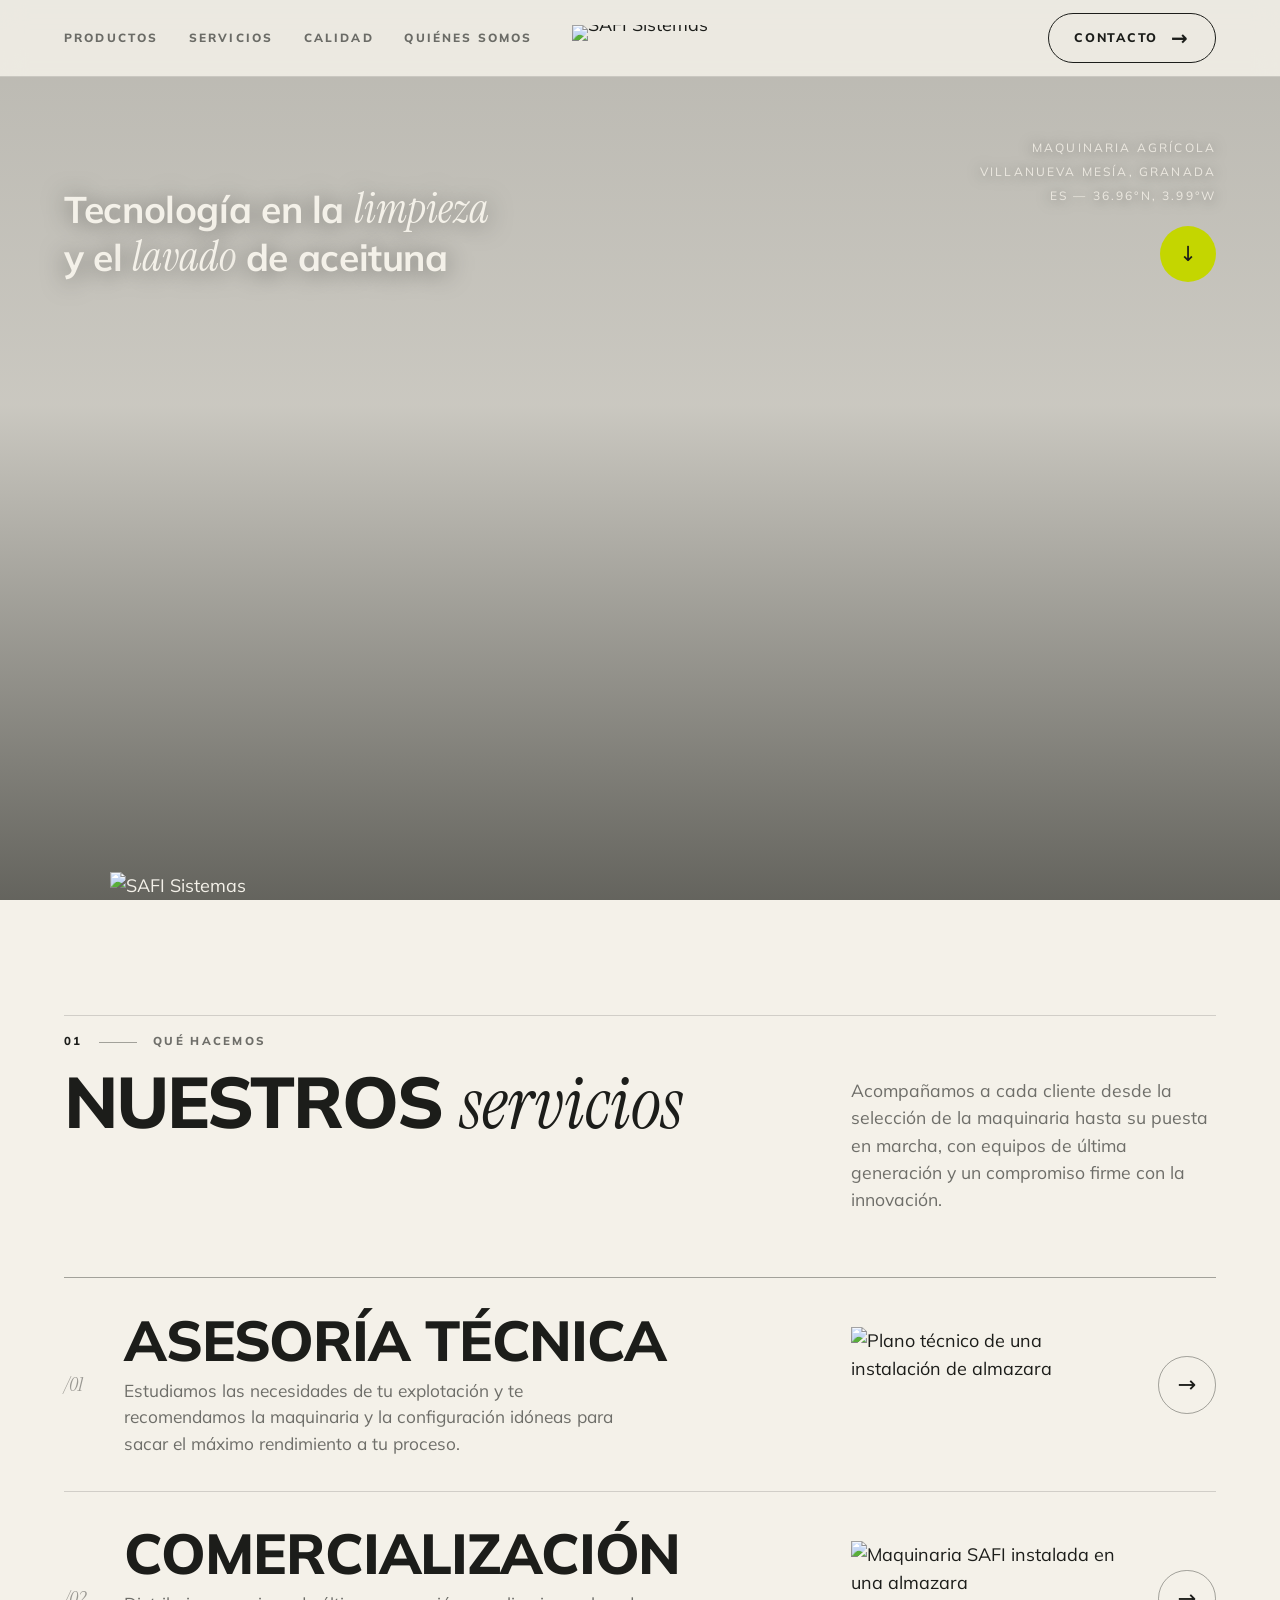
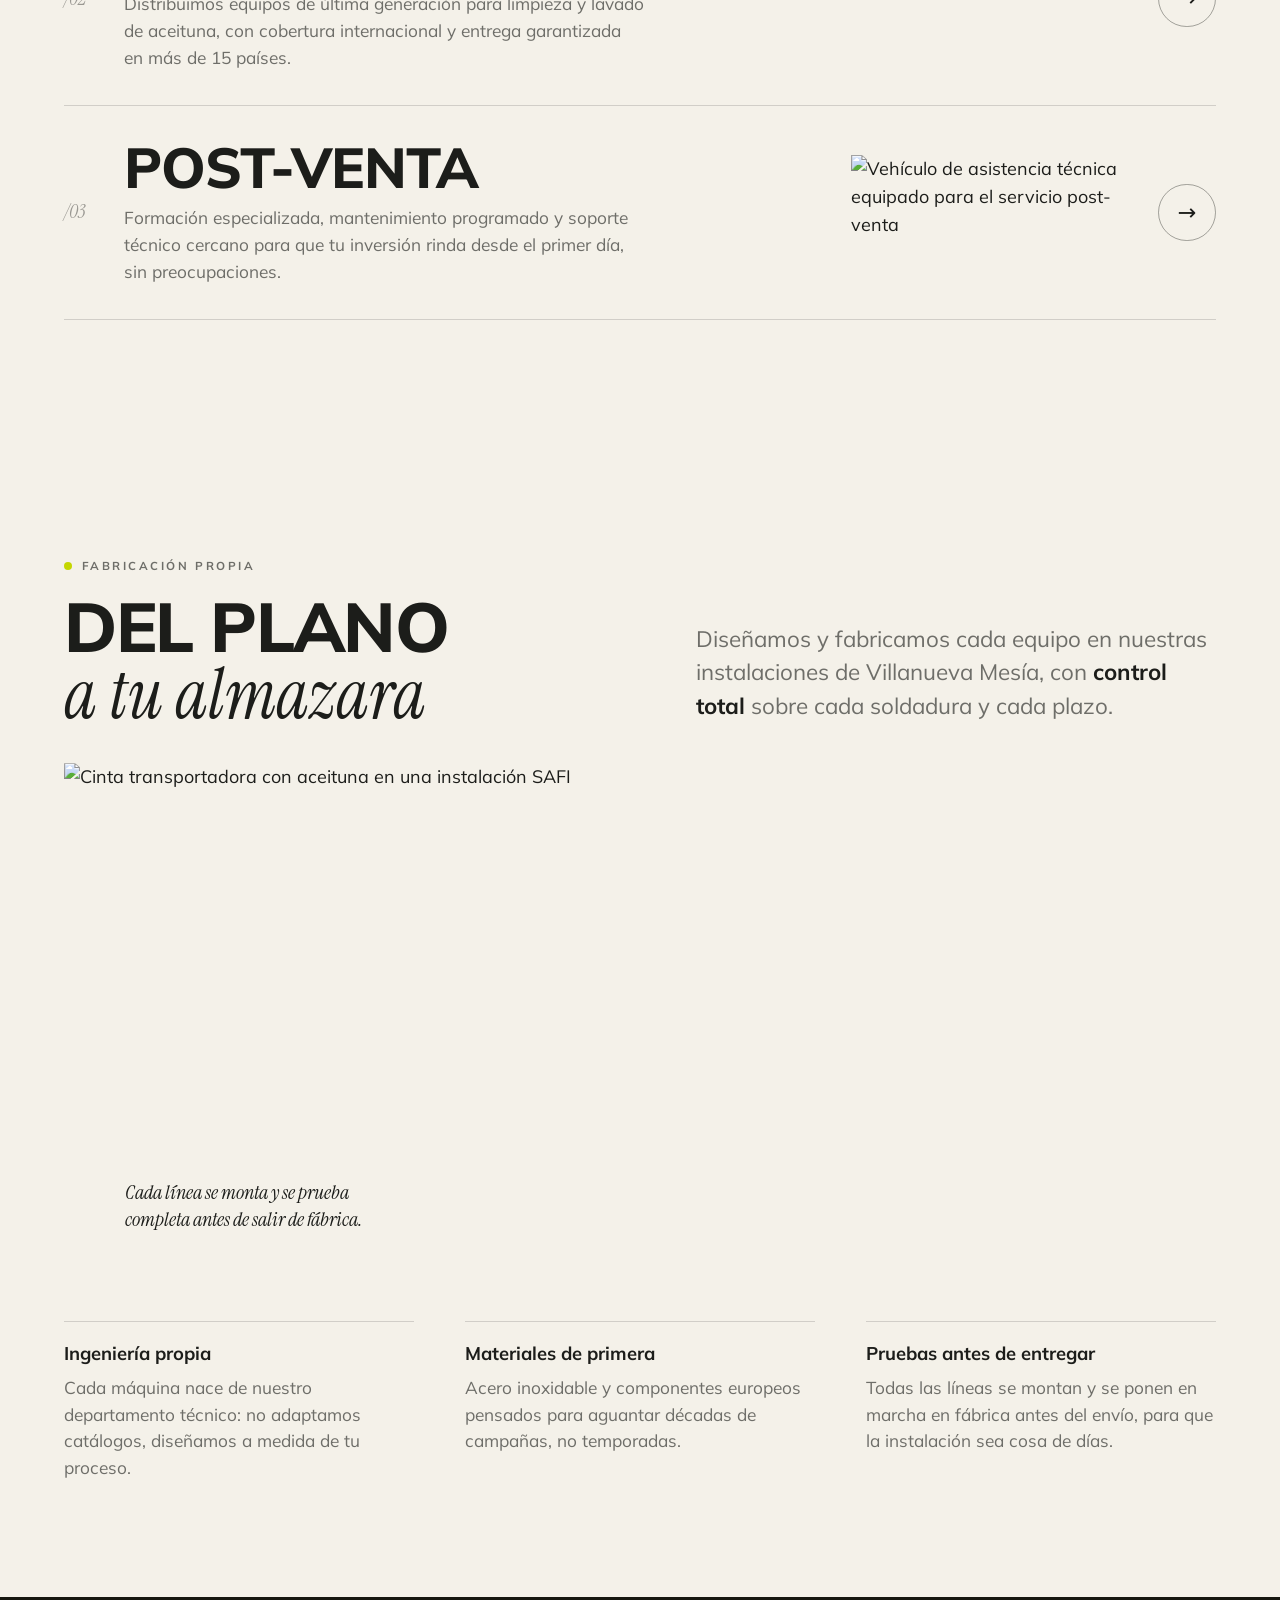
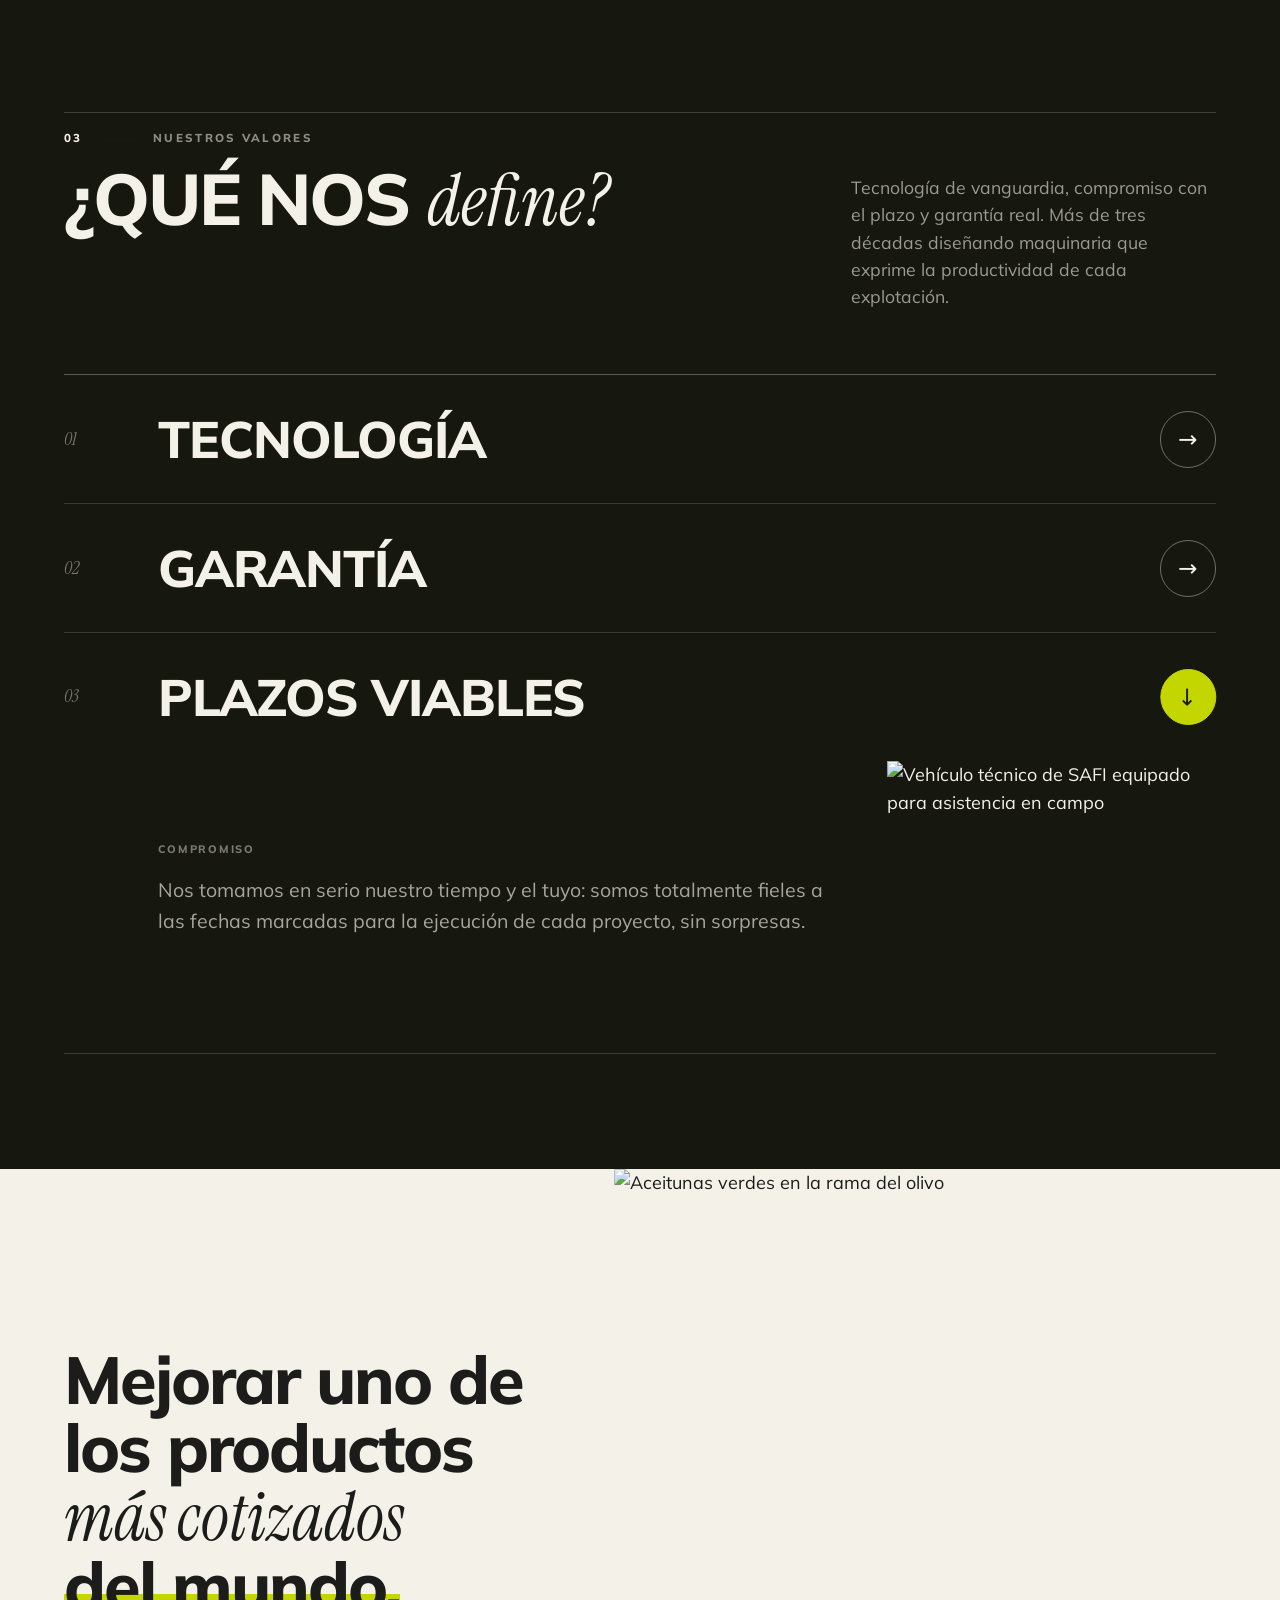
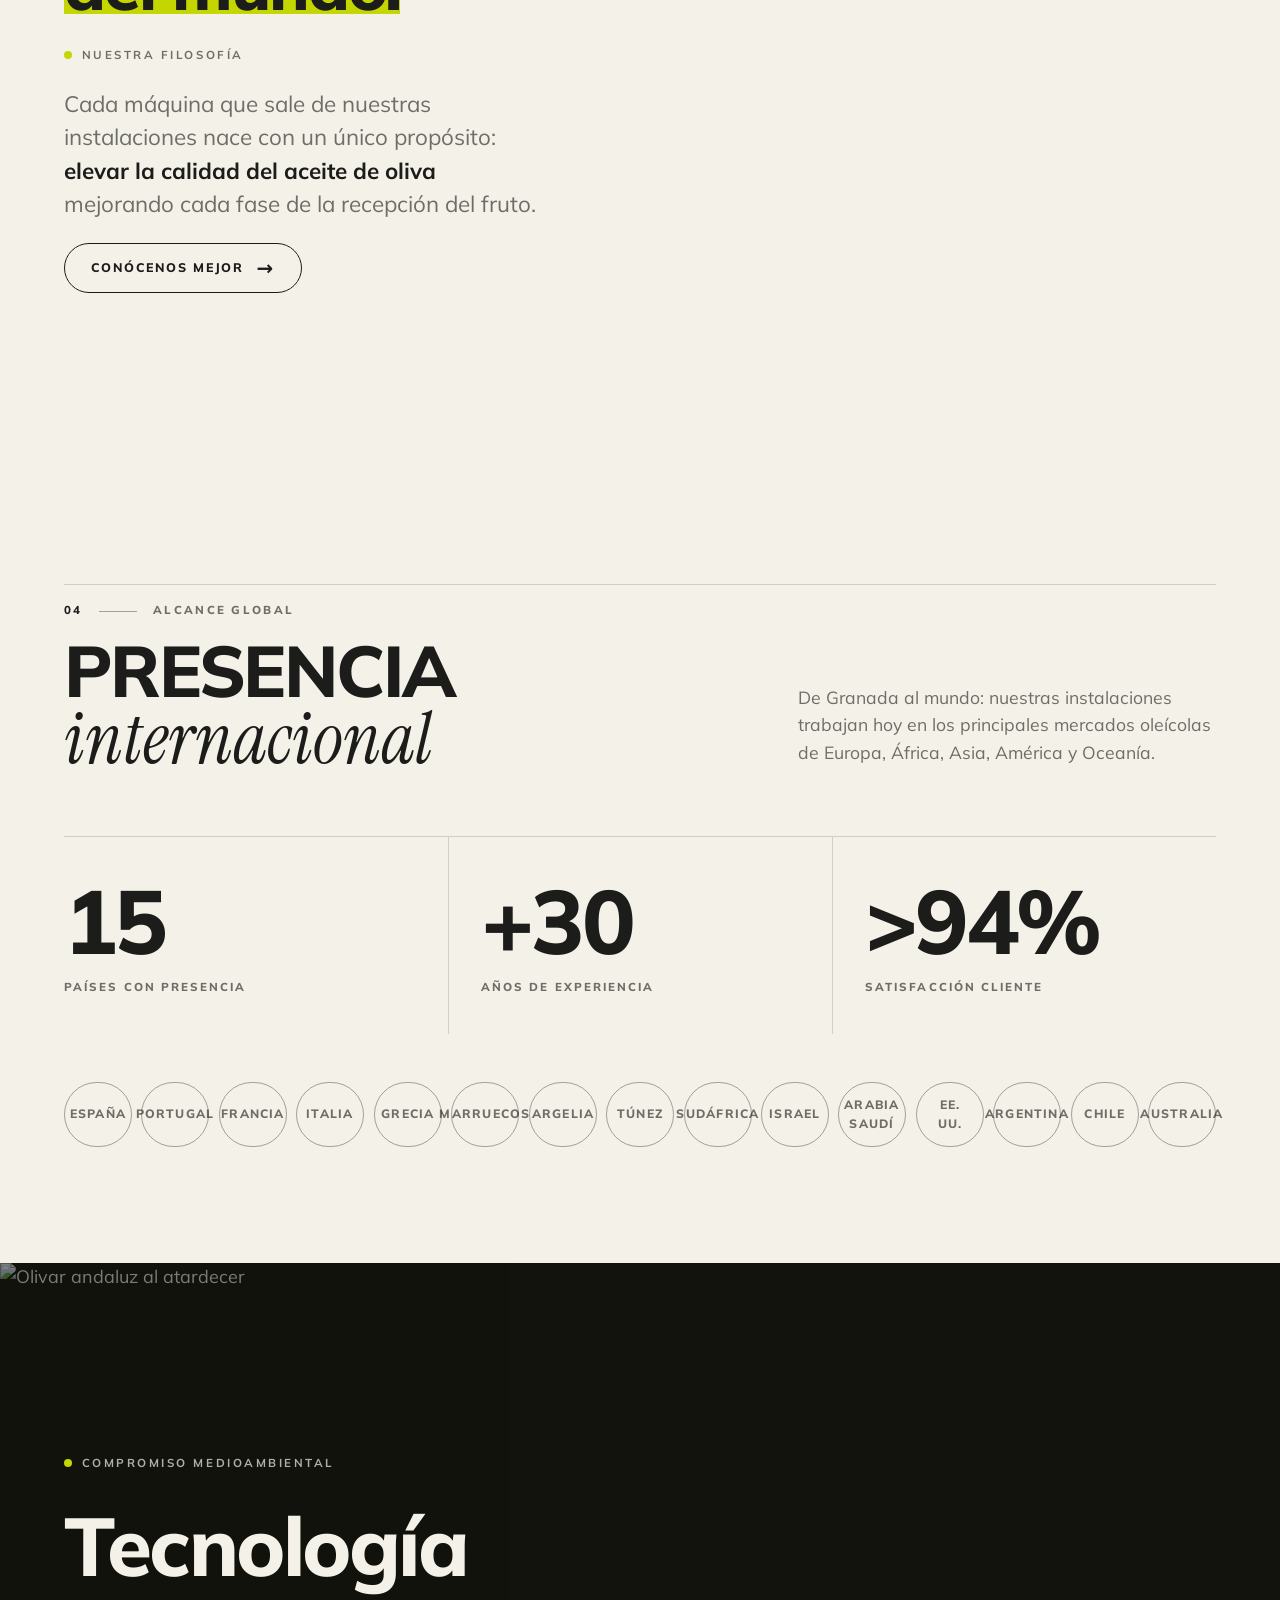
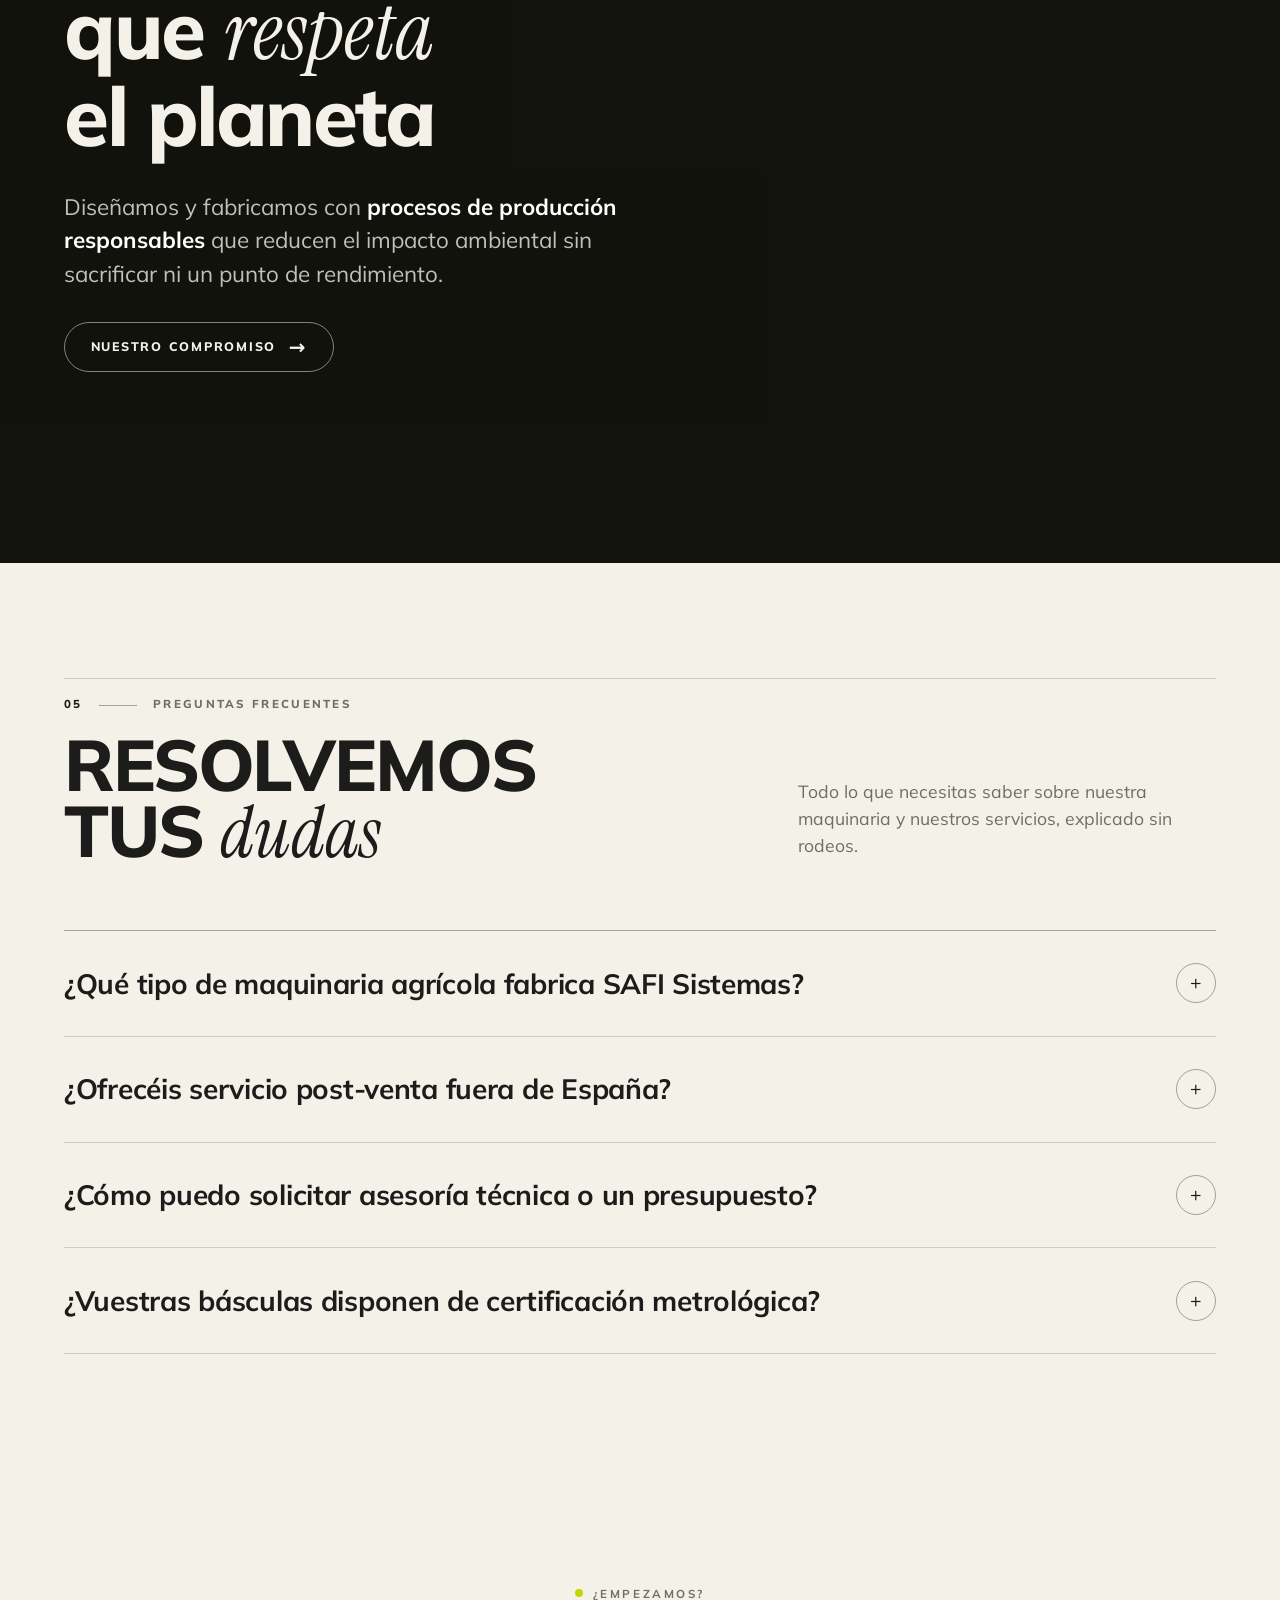
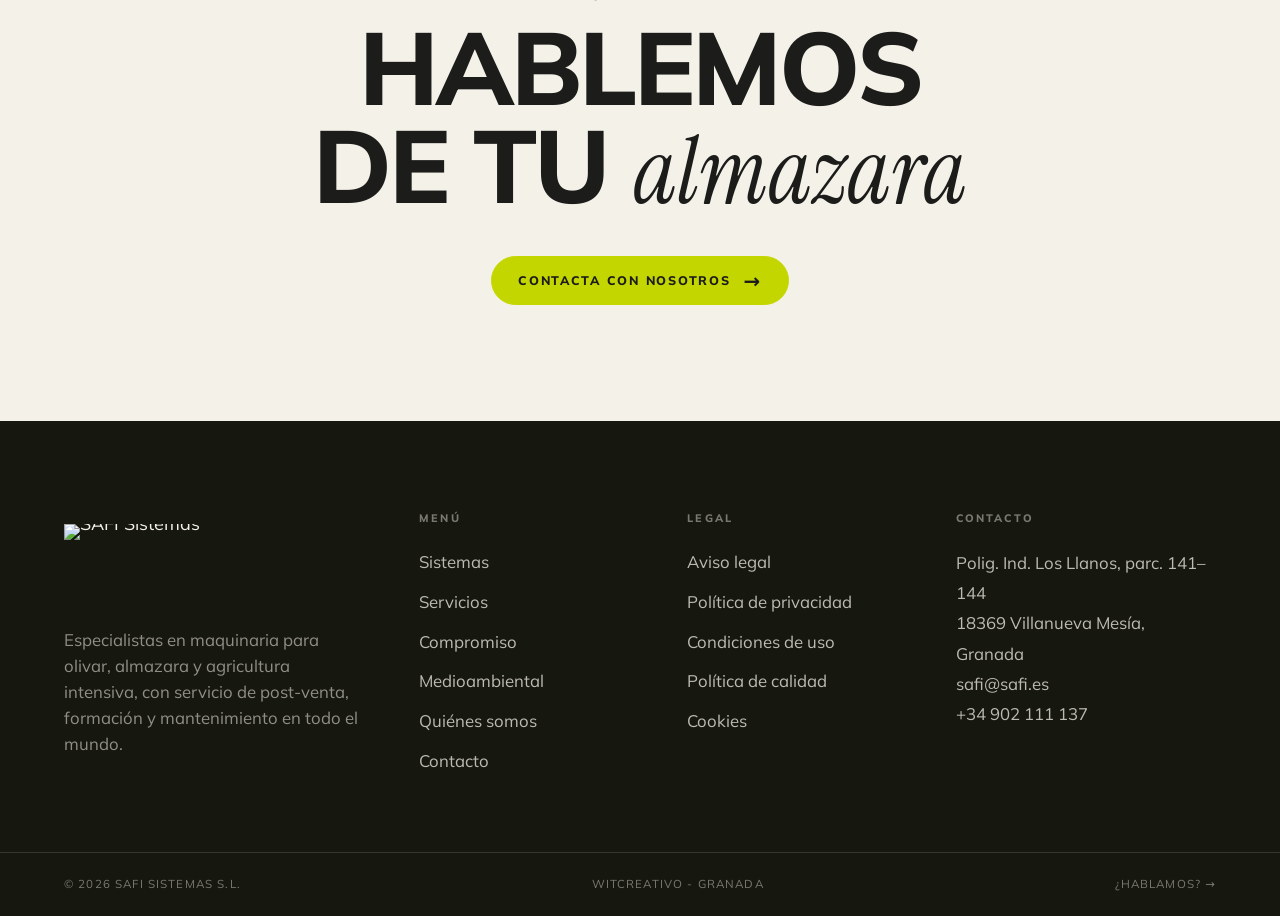
==== index.html @ 1bc88ba4 "Código" ====
<!DOCTYPE html>
<html lang="es">
<head>
  <meta charset="UTF-8">
  <meta name="viewport" content="width=device-width, initial-scale=1.0">
  <title>SAFI Sistemas — Maquinaria para la limpieza y el lavado de aceituna</title>
  <meta name="description" content="SAFI Sistemas: diseño y fabricación de maquinaria para la limpieza, lavado, transporte, almacenamiento y pesaje de aceituna. Desde 1992, presentes en más de 15 países.">
  <link rel="preconnect" href="https://fonts.googleapis.com">
  <link rel="preconnect" href="https://fonts.gstatic.com" crossorigin>
  <link href="https://fonts.googleapis.com/css2?family=Mulish:wght@400;600;700;800;900&family=Instrument+Serif:ital@0;1&display=swap" rel="stylesheet">
  <link rel="stylesheet" href="css/style.css">
  <script defer src="js/main.js"></script>
</head>
<body>

  <!-- ============ HEADER ============ -->
  <header class="site-header">
    <div class="container header-inner">
      <nav class="main-nav" aria-label="Navegación principal">
        <a href="productos.html">Productos</a>
        <a href="servicios.html">Servicios</a>
        <a href="calidad.html">Calidad</a>
        <a href="quienes-somos.html">Quiénes somos</a>
      </nav>
      <a class="logo" href="index.html"><img src="assets/img/logo-negro.png" alt="SAFI Sistemas"></a>
      <a class="btn header-cta" href="contacto.html">Contacto <span class="arrow">→</span></a>
      <button class="menu-toggle" aria-label="Abrir menú" aria-expanded="false"><span></span><span></span></button>
    </div>
  </header>

  <!-- ============ MENÚ MÓVIL ============ -->
  <nav class="mobile-nav" aria-label="Navegación móvil">
    <a href="index.html" style="--i:0">Inicio <span class="mn-num">01</span></a>
    <a href="productos.html" style="--i:1">Productos <span class="mn-num">02</span></a>
    <a href="servicios.html" style="--i:2">Servicios <span class="mn-num">03</span></a>
    <a href="calidad.html" style="--i:3">Calidad <span class="mn-num">04</span></a>
    <a href="quienes-somos.html" style="--i:4">Quiénes somos <span class="mn-num">05</span></a>
    <a href="contacto.html" style="--i:5">Contacto <span class="mn-num">06</span></a>
    <p class="mobile-nav-foot">Polig. Ind. Los Llanos, Villanueva Mesía (Granada) · +34 902 111 137</p>
  </nav>

  <main>

    <!-- ============ HERO ============ -->
    <!-- VÍDEO DEL HERO: coloca aquí el archivo videosafi.mp4 dentro de la carpeta /video del proyecto.
         Mientras el archivo no exista, se muestra la imagen de poster (hero-maquinaria.jpg). -->
    <section class="hero-home">
      <div class="hero-video">
        <video autoplay muted loop playsinline poster="assets/img/hero-maquinaria.jpg" aria-hidden="true">
          <source src="video/videosafi.mp4" type="video/mp4">
        </video>
        <img src="assets/img/hero-maquinaria.jpg" alt="" aria-hidden="true" style="display:none">
      </div>

      <div class="container hero-top">
        <div class="hero-kicker">
          <h1 class="hero-tagline reveal">Tecnología en la <span class="serif-it">limpieza</span> y el <span class="serif-it">lavado</span> de aceituna</h1>
          <div class="hero-meta-block reveal" style="--d:.15s">
            <p class="hero-meta">Maquinaria agrícola<br>Villanueva Mesía, Granada<br>ES — 36.96°N, 3.99°W</p>
            <a class="hero-scroll-btn" href="#servicios" aria-label="Bajar a servicios">↓</a>
          </div>
        </div>
      </div>

      <div class="hero-logo">
        <img src="assets/img/logo-blanco.png" alt="SAFI Sistemas">
      </div>
    </section>

    <!-- ============ 01 · SERVICIOS ============ -->
    <section class="section" id="servicios">
      <div class="container">
        <div class="section-label reveal"><span class="num">01</span> Qué hacemos</div>
        <div class="section-head section-head--rows">
          <h2 class="display reveal" style="--d:.1s">Nuestros <span class="serif-it">servicios</span></h2>
          <p class="side reveal" style="--d:.2s">Acompañamos a cada cliente desde la selección de la maquinaria hasta su puesta en marcha, con equipos de última generación y un compromiso firme con la innovación.</p>
        </div>

        <div class="rows">
          <a class="row-item reveal" href="servicios.html#asesoria">
            <span class="row-num">/01</span>
            <div>
              <h3>Asesoría técnica</h3>
              <p class="row-desc">Estudiamos las necesidades de tu explotación y te recomendamos la maquinaria y la configuración idóneas para sacar el máximo rendimiento a tu proceso.</p>
            </div>
            <span class="row-thumb"><img src="assets/img/asesoriatecnica.jpg" alt="Plano técnico de una instalación de almazara"></span>
            <span class="row-arrow">→</span>
          </a>
          <a class="row-item reveal" style="--d:.1s" href="servicios.html#comercializacion">
            <span class="row-num">/02</span>
            <div>
              <h3>Comercialización</h3>
              <p class="row-desc">Distribuimos equipos de última generación para limpieza y lavado de aceituna, con cobertura internacional y entrega garantizada en más de 15 países.</p>
            </div>
            <span class="row-thumb"><img src="assets/img/comercializacion.jpg" alt="Maquinaria SAFI instalada en una almazara"></span>
            <span class="row-arrow">→</span>
          </a>
          <a class="row-item reveal" style="--d:.2s" href="servicios.html#postventa">
            <span class="row-num">/03</span>
            <div>
              <h3>Post-venta</h3>
              <p class="row-desc">Formación especializada, mantenimiento programado y soporte técnico cercano para que tu inversión rinda desde el primer día, sin preocupaciones.</p>
            </div>
            <span class="row-thumb"><img src="assets/img/postventa.jpg" alt="Vehículo de asistencia técnica equipado para el servicio post-venta"></span>
            <span class="row-arrow">→</span>
          </a>
        </div>
      </div>
    </section>

    <!-- ============ 02 · FABRICACIÓN PROPIA (SHOWCASE CLARO) ============ -->
    <section class="section showcase-light">
      <div class="container">
        <div class="svc-showcase-head">
          <div>
            <p class="eyebrow reveal">Fabricación propia</p>
            <h2 class="display mt-1 reveal" style="--d:.1s">Del plano <span class="serif-it">a tu almazara</span></h2>
          </div>
          <p class="lead reveal" style="--d:.2s">Diseñamos y fabricamos cada equipo en nuestras instalaciones de Villanueva Mesía, con <strong>control total</strong> sobre cada soldadura y cada plazo.</p>
        </div>
        <figure class="svc-showcase reveal-img">
          <img src="assets/img/cinta-aceitunas.jpg" alt="Cinta transportadora con aceituna en una instalación SAFI">
          <figcaption class="svc-showcase-caption">Cada línea se monta y se prueba completa antes de salir de fábrica.</figcaption>
        </figure>
        <div class="svc-showcase-cols showcase-cols--light">
          <p class="reveal"><strong>Ingeniería propia</strong> Cada máquina nace de nuestro departamento técnico: no adaptamos catálogos, diseñamos a medida de tu proceso.</p>
          <p class="reveal" style="--d:.1s"><strong>Materiales de primera</strong> Acero inoxidable y componentes europeos pensados para aguantar décadas de campañas, no temporadas.</p>
          <p class="reveal" style="--d:.2s"><strong>Pruebas antes de entregar</strong> Todas las líneas se montan y se ponen en marcha en fábrica antes del envío, para que la instalación sea cosa de días.</p>
        </div>
      </div>
    </section>

    <!-- ============ 03 · QUÉ NOS DEFINE ============ -->
    <section class="section section--dark">
      <div class="container">
        <div class="section-label reveal"><span class="num">03</span> Nuestros valores</div>
        <div class="section-head section-head--rows">
          <h2 class="display reveal" style="--d:.1s">¿Qué nos <span class="serif-it">define?</span></h2>
          <p class="side reveal" style="--d:.2s">Tecnología de vanguardia, compromiso con el plazo y garantía real. Más de tres décadas diseñando maquinaria que exprime la productividad de cada explotación.</p>
        </div>

        <div class="acc-rows">
          <div class="acc-item reveal">
            <button class="acc-head" aria-expanded="false">
              <span class="acc-num">01</span>
              <span class="acc-title">Tecnología</span>
              <span class="acc-arrow">→</span>
            </button>
            <div class="acc-body">
              <div class="acc-body-inner">
                <div>
                  <span class="acc-tag">Innovación</span>
                  <p>Proveemos la tecnología más avanzada del sector: máquinas que optimizan cada proceso y reducen costes operativos, exprimiendo la productividad de tu explotación.</p>
                </div>
                <figure><img src="assets/img/tecnico.jpg" alt="Técnico de SAFI ajustando una máquina de procesado de aceituna"></figure>
              </div>
            </div>
          </div>
          <div class="acc-item reveal" style="--d:.08s">
            <button class="acc-head" aria-expanded="false">
              <span class="acc-num">02</span>
              <span class="acc-title">Garantía</span>
              <span class="acc-arrow">→</span>
            </button>
            <div class="acc-body">
              <div class="acc-body-inner">
                <div>
                  <span class="acc-tag">Calidad</span>
                  <p>Garantías y estándares de calidad certificados en todas nuestras máquinas, con un soporte post-venta sólido y cercano que responde cuando lo necesitas.</p>
                </div>
                <figure><img src="assets/img/hero-maquinaria.jpg" alt="Detalle de maquinaria SAFI de acero inoxidable"></figure>
              </div>
            </div>
          </div>
          <div class="acc-item reveal" style="--d:.16s">
            <button class="acc-head" aria-expanded="false">
              <span class="acc-num">03</span>
              <span class="acc-title">Plazos viables</span>
              <span class="acc-arrow">→</span>
            </button>
            <div class="acc-body">
              <div class="acc-body-inner">
                <div>
                  <span class="acc-tag">Compromiso</span>
                  <p>Nos tomamos en serio nuestro tiempo y el tuyo: somos totalmente fieles a las fechas marcadas para la ejecución de cada proyecto, sin sorpresas.</p>
                </div>
                <figure><img src="assets/img/plazosviables.jpg" alt="Vehículo técnico de SAFI equipado para asistencia en campo"></figure>
              </div>
            </div>
          </div>
        </div>
      </div>
    </section>

    <!-- ============ FILOSOFÍA ============ -->
    <section class="banner-full banner-full--bleed">
      <figure class="banner-figure reveal-img"><img src="assets/img/aceitunadetalles.jpg" alt="Aceitunas verdes en la rama del olivo"></figure>
      <div class="container">
        <div class="banner-content">
          <h2 class="banner-title reveal">Mejorar uno de los productos <span class="serif-it">más cotizados</span> <span class="hl">del mundo.</span></h2>
          <div class="banner-side reveal" style="--d:.15s">
            <p class="eyebrow">Nuestra filosofía</p>
            <p class="lead" style="color:var(--ink-60)">Cada máquina que sale de nuestras instalaciones nace con un único propósito: <strong>elevar la calidad del aceite de oliva</strong> mejorando cada fase de la recepción del fruto.</p>
            <a class="btn" href="quienes-somos.html">Conócenos mejor <span class="arrow">→</span></a>
          </div>
        </div>
      </div>
    </section>


    <!-- ============ 03 · PRESENCIA INTERNACIONAL ============ -->
    <section class="section">
      <div class="container">
        <div class="section-label reveal"><span class="num">04</span> Alcance global</div>
        <div class="section-head">
          <h2 class="display reveal" style="--d:.1s">Presencia <span class="serif-it">internacional</span></h2>
          <p class="side reveal" style="--d:.2s">De Granada al mundo: nuestras instalaciones trabajan hoy en los principales mercados oleícolas de Europa, África, Asia, América y Oceanía.</p>
        </div>

        <div class="stats reveal">
          <div class="stat">
            <p class="stat-value" data-count="15">0</p>
            <p class="stat-label">Países con presencia</p>
          </div>
          <div class="stat">
            <p class="stat-value" data-count="30" data-prefix="+">0</p>
            <p class="stat-label">Años de experiencia</p>
          </div>
          <div class="stat">
            <p class="stat-value" data-count="95" data-prefix=">" data-suffix="%">0</p>
            <p class="stat-label">Satisfacción cliente</p>
          </div>
        </div>

        <div class="chip-row chip-row--line mt-3 reveal">
          <span class="chip" style="--i:0">España</span><span class="chip" style="--i:1">Portugal</span><span class="chip" style="--i:2">Francia</span><span class="chip" style="--i:3">Italia</span><span class="chip" style="--i:4">Grecia</span><span class="chip" style="--i:5">Marruecos</span><span class="chip" style="--i:6">Argelia</span><span class="chip" style="--i:7">Túnez</span><span class="chip" style="--i:8">Sudáfrica</span><span class="chip" style="--i:9">Israel</span><span class="chip" style="--i:10">Arabia Saudí</span><span class="chip" style="--i:11">EE. UU.</span><span class="chip" style="--i:12">Argentina</span><span class="chip" style="--i:13">Chile</span><span class="chip" style="--i:14">Australia</span>
        </div>
      </div>
    </section>

    <!-- ============ MEDIOAMBIENTE (IMAGEN DE FONDO FULL) ============ -->
    <section class="banner-full banner-full--bg">
      <div class="banner-bg"><img src="assets/img/olivar.jpg" alt="Olivar andaluz al atardecer"></div>
      <div class="container">
        <div class="banner-side">
          <p class="eyebrow reveal">Compromiso medioambiental</p>
          <h2 class="banner-title reveal" style="--d:.1s">Tecnología que <span class="serif-it">respeta</span> el planeta</h2>
          <p class="lead reveal" style="--d:.2s">Diseñamos y fabricamos con <strong>procesos de producción responsables</strong> que reducen el impacto ambiental sin sacrificar ni un punto de rendimiento.</p>
          <a class="btn btn--ghost-light reveal" style="--d:.3s" href="calidad.html#medioambiente">Nuestro compromiso <span class="arrow">→</span></a>
        </div>
      </div>
    </section>

    <!-- ============ 04 · FAQ ============ -->
    <section class="section">
      <div class="container">
        <div class="section-label reveal"><span class="num">05</span> Preguntas frecuentes</div>
        <div class="section-head">
          <h2 class="display reveal" style="--d:.1s">Resolvemos tus <span class="serif-it">dudas</span></h2>
          <p class="side reveal" style="--d:.2s">Todo lo que necesitas saber sobre nuestra maquinaria y nuestros servicios, explicado sin rodeos.</p>
        </div>

        <div class="faq reveal">
          <div class="faq-item">
            <button class="faq-q" aria-expanded="false">¿Qué tipo de maquinaria agrícola fabrica SAFI Sistemas? <span class="faq-icon">+</span></button>
            <div class="faq-a"><div class="faq-a-inner">Nos especializamos en equipos para la limpieza y el lavado de aceituna, además de sistemas de transporte, almacenamiento y pesaje —básculas e indicadores de peso de fabricación propia— para almazaras de cualquier tamaño. Toda nuestra tecnología está diseñada para maximizar la productividad y reducir costes operativos.</div></div>
          </div>
          <div class="faq-item">
            <button class="faq-q" aria-expanded="false">¿Ofrecéis servicio post-venta fuera de España? <span class="faq-icon">+</span></button>
            <div class="faq-a"><div class="faq-a-inner">Sí. Nuestras instalaciones están presentes en más de 15 países y el soporte post-venta —formación, mantenimiento programado y asistencia técnica— acompaña al cliente allá donde esté su almazara.</div></div>
          </div>
          <div class="faq-item">
            <button class="faq-q" aria-expanded="false">¿Cómo puedo solicitar asesoría técnica o un presupuesto? <span class="faq-icon">+</span></button>
            <div class="faq-a"><div class="faq-a-inner">Puedes escribirnos a safi@safi.es, llamarnos al +34 902 111 137 o rellenar el formulario de contacto. Estudiaremos tu explotación y te propondremos la configuración que mejor se adapte a tu producción.</div></div>
          </div>
          <div class="faq-item">
            <button class="faq-q" aria-expanded="false">¿Vuestras básculas disponen de certificación metrológica? <span class="faq-icon">+</span></button>
            <div class="faq-a"><div class="faq-a-inner">Sí. Disponemos del Certificado de Control Metrológico para la fabricación, comercialización y reparación de básculas, con certificados de metrología legal expedidos por el CEM (Centro Español de Metrología) y certificado de Módulo D para la puesta en servicio.</div></div>
          </div>
        </div>
      </div>
    </section>

    <!-- ============ CTA FINAL ============ -->
    <section class="section cta-final">
      <div class="container">
        <p class="eyebrow reveal" style="justify-content:center;display:flex">¿Empezamos?</p>
        <h2 class="display mt-1 reveal" style="--d:.1s">Hablemos de tu <span class="serif-it">almazara</span></h2>
        <a class="btn btn--accent reveal" style="--d:.2s" href="contacto.html">Contacta con nosotros <span class="arrow">→</span></a>
      </div>
    </section>

  </main>

  <!-- ============ FOOTER ============ -->
  <footer class="site-footer">
    <div class="container footer-top">
      <div class="footer-brand">
        <a class="logo footer-logo" href="index.html"><img src="assets/img/logo-blanco.png" alt="SAFI Sistemas"></a>
        <p>Especialistas en maquinaria para olivar, almazara y agricultura intensiva, con servicio de post-venta, formación y mantenimiento en todo el mundo.</p>
      </div>
      <div class="footer-col">
        <h4>Menú</h4>
        <ul>
          <li><a href="productos.html">Sistemas</a></li>
          <li><a href="servicios.html">Servicios</a></li>
          <li><a href="calidad.html">Compromiso</a></li>
          <li><a href="calidad.html#medioambiente">Medioambiental</a></li>
          <li><a href="quienes-somos.html">Quiénes somos</a></li>
          <li><a href="contacto.html">Contacto</a></li>
        </ul>
      </div>
      <div class="footer-col">
        <h4>Legal</h4>
        <ul>
          <li><a href="#">Aviso legal</a></li>
          <li><a href="#">Política de privacidad</a></li>
          <li><a href="#">Condiciones de uso</a></li>
          <li><a href="#">Política de calidad</a></li>
          <li><a href="#">Cookies</a></li>
        </ul>
      </div>
      <div class="footer-col">
        <h4>Contacto</h4>
        <address>
          Polig. Ind. Los Llanos, parc. 141–144<br>
          18369 Villanueva Mesía, Granada<br>
          <a href="mailto:safi@safi.es">safi@safi.es</a><br>
          <a href="tel:+34902111137">+34 902 111 137</a>
        </address>
      </div>
    </div>
    <div class="container footer-bottom">
      <span>© <span data-year>2026</span> SAFI Sistemas S.L.</span>
      <span>witcreativo - granada</span>
      <a href="contacto.html">¿Hablamos? →</a>
    </div>
  </footer>

</body>
</html>
---- css/style.css ----
/* ============================================================
   SAFI SISTEMAS — Rediseño editorial
   ------------------------------------------------------------
   COLOR DE ÉNFASIS:
   El cliente duda entre verde y amarillo. Para cambiarlo,
   edita SOLO la variable --accent de aquí abajo.
   ============================================================ */

:root {
  /* ▼▼▼ COLOR DE ÉNFASIS — cambiar aquí ▼▼▼ */
  --accent: #C4D600;              /* Verde lima (Pantone 382 C, color de marca) */
  /* --accent: #F2C200; */        /* Amarillo — descomentar esta línea y comentar la de arriba */
  /* ▲▲▲▲▲▲▲▲▲▲▲▲▲▲▲▲▲▲▲▲▲▲▲▲▲▲▲▲▲ */

  --accent-ink: #1c1d1a;          /* color del texto cuando va sobre el acento */
  --ink: #1c1d1a;                 /* negro suave (Pantone 419 C aprox.) */
  --ink-60: rgba(28, 29, 26, .62);
  --ink-40: rgba(28, 29, 26, .42);
  --paper: #f4f1e9;               /* crema editorial */
  --paper-2: #ece8dd;             /* crema algo más oscuro */
  --dark: #16170f;                /* bloques oscuros */
  --dark-2: #1e2013;
  --line: rgba(28, 29, 26, .16);  /* líneas finas */
  --line-strong: rgba(28, 29, 26, .38);

  --font-sans: "Mulish", system-ui, sans-serif;
  --font-serif: "Instrument Serif", Georgia, serif;

  --pad: clamp(1.25rem, 5vw, 5rem);
  --radius: 0;
  --ease: cubic-bezier(.22, 1, .36, 1);
}

/* ---------- Reset ---------- */
*, *::before, *::after { box-sizing: border-box; margin: 0; padding: 0; }
html { scroll-behavior: smooth; }
body {
  font-family: var(--font-sans);
  background: var(--paper);
  color: var(--ink);
  line-height: 1.55;
  font-size: 1.125rem;
  -webkit-font-smoothing: antialiased;
  overflow-x: hidden;
}
img { display: block; max-width: 100%; }
a { color: inherit; text-decoration: none; }
ul, ol { list-style: none; }
button { font: inherit; color: inherit; background: none; border: 0; cursor: pointer; }
::selection { background: var(--accent); color: var(--accent-ink); }

.container { width: 100%; margin-inline: auto; padding-inline: var(--pad); }

/* ---------- Tipografía editorial ---------- */
.display {
  font-weight: 800;
  text-transform: uppercase;
  letter-spacing: -.03em;
  line-height: .92;
}
.serif-it {
  font-family: var(--font-serif);
  font-style: italic;
  font-weight: 400;
  text-transform: none;
  letter-spacing: 0;
}
h1, h2, h3 { text-wrap: balance; }

.eyebrow {
  display: inline-flex;
  align-items: center;
  gap: .6rem;
  font-size: .72rem;
  font-weight: 700;
  letter-spacing: .22em;
  text-transform: uppercase;
  color: var(--ink-60);
}
.eyebrow::before {
  content: "";
  width: 8px; height: 8px;
  border-radius: 50%;
  background: var(--accent);
  flex: none;
}
.section-label {
  display: flex;
  align-items: baseline;
  gap: 1rem;
  font-size: .72rem;
  font-weight: 800;
  letter-spacing: .2em;
  text-transform: uppercase;
  color: var(--ink-60);
  border-top: 1px solid var(--line);
  padding-top: 1rem;
}
.section-label .num { color: var(--ink); }
.section-label .num::after { content: ""; display: inline-block; width: 2.4rem; height: 1px; background: var(--line-strong); margin-left: 1rem; vertical-align: middle; }

.lead { font-size: clamp(1.15rem, 1.75vw, 1.5rem); line-height: 1.5; color: var(--ink-60); max-width: 46ch; }
.lead strong, .lead b { color: var(--ink); font-weight: 700; }

/* ---------- Botones y enlaces ---------- */
.btn {
  display: inline-flex;
  align-items: center;
  gap: .8rem;
  padding: .85rem 1.6rem;
  border-radius: 999px;
  border: 1px solid var(--ink);
  font-size: .78rem;
  font-weight: 800;
  letter-spacing: .14em;
  text-transform: uppercase;
  transition: background .35s var(--ease), color .35s var(--ease), border-color .35s var(--ease), transform .35s var(--ease);
}
.btn .arrow { transition: transform .35s var(--ease); font-size: 1.6em; line-height: 1; }
.btn:hover { background: var(--ink); color: var(--paper); }
.btn:hover .arrow { transform: translateX(4px); }
.btn--accent { background: var(--accent); border-color: var(--accent); color: var(--accent-ink); }
.btn--accent:hover { background: var(--ink); border-color: var(--ink); color: var(--paper); }
.btn--ghost-light { border-color: rgba(244, 241, 233, .5); color: var(--paper); }
.btn--ghost-light:hover { background: var(--accent); border-color: var(--accent); color: var(--accent-ink); }

.link-more {
  display: inline-flex;
  align-items: center;
  gap: .5rem;
  font-size: .82rem;
  font-weight: 800;
  letter-spacing: .14em;
  text-transform: uppercase;
  padding-bottom: .3rem;
  border-bottom: 1px solid var(--line-strong);
  transition: border-color .3s, gap .3s var(--ease);
}
.link-more:hover { border-color: var(--ink); gap: .9rem; }
.link-more .dot { width: 8px; height: 8px; border-radius: 50%; background: var(--accent); }

/* ---------- Header ---------- */
.site-header {
  position: fixed;
  inset: 0 0 auto 0;
  z-index: 100;
  background: color-mix(in srgb, var(--paper) 86%, transparent);
  backdrop-filter: blur(12px);
  -webkit-backdrop-filter: blur(12px);
  border-bottom: 1px solid var(--line);
  transition: transform .45s var(--ease), background .3s;
}
.site-header.is-hidden { transform: translateY(-101%); }
.header-inner {
  display: grid;
  grid-template-columns: 1fr auto 1fr;
  align-items: center;
  gap: 2rem;
  height: 76px;
}
.header-inner .logo { grid-column: 2; justify-self: center; }
.header-inner .main-nav { grid-column: 1; justify-self: start; }
.header-inner .header-cta { grid-column: 3; justify-self: end; }
.header-inner .menu-toggle { grid-column: 3; justify-self: end; }
.logo {
  display: inline-flex;
  align-items: center;
  line-height: 0;
}
.logo img { height: 26px; width: auto; display: block; }

.main-nav { display: flex; align-items: center; gap: clamp(1.2rem, 2.4vw, 2.6rem); }
.main-nav a {
  position: relative;
  font-size: .74rem;
  font-weight: 800;
  letter-spacing: .18em;
  text-transform: uppercase;
  color: var(--ink-60);
  padding: .4rem 0;
  transition: color .25s;
}
.main-nav a::after {
  content: "";
  position: absolute;
  left: 0; bottom: 0;
  width: 100%; height: 2px;
  background: var(--accent);
  transform: scaleX(0);
  transform-origin: left;
  transition: transform .35s var(--ease);
}
.main-nav a:hover, .main-nav a[aria-current="page"] { color: var(--ink); }
.main-nav a:hover::after, .main-nav a[aria-current="page"]::after { transform: scaleX(1); }

.header-cta { display: inline-flex; }
.menu-toggle {
  display: none;
  width: 44px; height: 44px;
  border: 1px solid var(--line-strong);
  border-radius: 50%;
  position: relative;
  z-index: 120;
}
.mobile-nav { display: none; }
.menu-toggle span {
  position: absolute;
  left: 12px; right: 12px;
  height: 2px;
  background: var(--ink);
  transition: transform .35s var(--ease), top .35s var(--ease), opacity .25s;
}
.menu-toggle span:nth-child(1) { top: 17px; }
.menu-toggle span:nth-child(2) { top: 25px; }
body.menu-open .menu-toggle span:nth-child(1) { top: 21px; transform: rotate(45deg); }
body.menu-open .menu-toggle span:nth-child(2) { top: 21px; transform: rotate(-45deg); }
body.menu-open .site-header { background: transparent; border-color: transparent; z-index: 130; backdrop-filter: none; -webkit-backdrop-filter: none; }
body.menu-open .logo img { filter: brightness(0) invert(1); }
body.menu-open .menu-toggle { border-color: rgba(244,241,233,.45); }
body.menu-open .menu-toggle span { background: var(--paper); }

/* ---------- Hero inicio: vídeo a pantalla completa ---------- */
.hero-home {
  position: relative;
  min-height: 100svh;
  display: flex;
  flex-direction: column;
  justify-content: flex-start;
  padding-top: calc(76px + 60px);
  overflow: clip;
  color: var(--paper);
}
.hero-home .container { position: relative; z-index: 3; }
.hero-home .container.hero-top { z-index: 3; pointer-events: none; }
.hero-home .container.hero-top a, .hero-home .container.hero-top .hero-tagline, .hero-home .container.hero-top .hero-meta { pointer-events: auto; }
.hero-video {
  position: absolute;
  inset: 0;
  z-index: 0;
  overflow: hidden;
}
.hero-video video,
.hero-video img {
  position: absolute;
  inset: 0;
  width: 100%;
  height: 100%;
  object-fit: cover;
  display: block;
}
.hero-video::after {
  content: "";
  position: absolute;
  inset: 0;
  background: linear-gradient(to top, rgba(12,13,8,.62), rgba(12,13,8,.18) 55%, rgba(12,13,8,.25));
}
.hero-kicker {
  display: flex;
  justify-content: space-between;
  align-items: flex-end;
  gap: 2rem;
  flex-wrap: wrap;
  margin-bottom: clamp(1.2rem, 3vh, 2.5rem);
}
.hero-tagline {
  font-size: clamp(1.5rem, 2.9vw, 2.5rem);
  line-height: 1.15;
  max-width: 24ch;
  font-weight: 700;
  letter-spacing: -.01em;
  text-shadow: 0 2px 24px rgba(12,13,8,.5);
}
.hero-tagline .serif-it { font-size: 1.12em; }
.hero-meta {
  font-size: .75rem;
  letter-spacing: .18em;
  text-transform: uppercase;
  color: rgba(244,241,233,.85);
  text-align: right;
  line-height: 2;
  text-shadow: 0 1px 14px rgba(12,13,8,.6);
}
.hero-meta-block { display: grid; justify-items: end; gap: 1.1rem; }
@media (max-width: 860px) {
  .hero-meta-block { justify-items: center; margin-inline: auto; }
  .hero-meta { text-align: center; }
}
.hero-scroll-btn {
  width: 56px;
  aspect-ratio: 1;
  border-radius: 50%;
  background: var(--accent);
  color: var(--accent-ink);
  display: grid;
  place-items: center;
  font-size: 1.3rem;
  transition: transform .35s var(--ease), background .3s;
}
.hero-scroll-btn:hover { transform: translateY(5px); }
.hero-logo {
  position: relative;
  z-index: 2;
  width: 100%;
  padding-inline: var(--pad);
  padding-bottom: 0;
  margin-top: auto;
}
.hero-logo img {
  display: block;
  width: min(92%, 1400px);
  margin-inline: auto;
  height: auto;
  user-select: none;
}

/* ---------- Marquee ---------- */
.marquee {
  border-block: 1px solid var(--line);
  padding-block: 1.1rem;
  overflow: hidden;
  white-space: nowrap;
  background: var(--paper);
}
.marquee--accent { background: var(--accent); color: var(--accent-ink); border-color: transparent; }
.marquee--dark { background: var(--dark); color: var(--paper); border-color: transparent; }
.marquee-track {
  display: inline-flex;
  align-items: center;
  gap: 3rem;
  padding-right: 3rem;
  animation: marquee 26s linear infinite;
  font-weight: 800;
  text-transform: uppercase;
  letter-spacing: .1em;
  font-size: clamp(.9rem, 1.6vw, 1.25rem);
}
.marquee-track .serif-it { font-size: 1.2em; letter-spacing: 0; }
.marquee-track .sep { width: 9px; height: 9px; border-radius: 50%; background: currentColor; opacity: .55; flex: none; }
.marquee--accent .marquee-track .sep { background: var(--accent-ink); }
@keyframes marquee { to { transform: translateX(-50%); } }
.marquee:hover .marquee-track { animation-play-state: paused; }

/* ---------- Secciones genéricas ---------- */
.section { padding-block: clamp(4rem, 9vw, 8.5rem); }
.section--tight { padding-block: clamp(2.5rem, 6vw, 5rem); }
.section--dark { background: var(--dark); color: var(--paper); }
.section--dark .section-label { border-color: rgba(244,241,233,.18); color: rgba(244,241,233,.55); }
.section--dark .section-label .num { color: var(--paper); }
.section--dark .lead { color: rgba(244,241,233,.62); }
.section--dark .lead strong { color: var(--paper); }
.section--paper2 { background: var(--paper-2); }

.section-head {
  display: grid;
  grid-template-columns: 1fr auto;
  align-items: end;
  gap: 2rem;
  margin-bottom: clamp(2.5rem, 5vw, 4.5rem);
}
.section-head h2 { font-size: clamp(2.4rem, 5.6vw, 5rem); margin-top: 1.2rem; }
.section-head h2 .serif-it { font-size: 1em; }
.section-head .side { max-width: 38ch; font-size: 1.1rem; color: var(--ink-60); padding-bottom: .4rem; }
.section--dark .section-head .side { color: rgba(244,241,233,.6); }

/* cabecera con texto lateral alineado a la fila de imágenes (imagen1) */
.section-head--rows { align-items: start; }
.section-head--rows .side {
  padding-bottom: 0;
  padding-top: clamp(1rem, 3vh, 2.2rem);
  max-width: none;
  /* el borde izquierdo del texto coincide con el borde izquierdo de las miniaturas:
     ancho = miniatura + hueco + flecha de la fila inferior */
  width: calc(clamp(180px, 21vw, 360px) + clamp(1.2rem, 3vw, 3rem) + clamp(44px, 4.5vw, 64px));
}

/* ---------- Lista editorial numerada (servicios / productos) ---------- */
.rows { border-top: 1px solid var(--line-strong); }
.row-item {
  position: relative;
  display: grid;
  grid-template-columns: auto 1fr auto auto;
  align-items: center;
  gap: clamp(1.2rem, 3vw, 3rem);
  padding: clamp(1.4rem, 2.6vw, 2.4rem) 0;
  border-bottom: 1px solid var(--line);
  transition: padding .4s var(--ease), background .4s var(--ease);
}
.row-item:hover { padding-left: 1.2rem; }
.row-item .row-num {
  font-family: var(--font-serif);
  font-style: italic;
  font-size: clamp(1rem, 1.6vw, 1.4rem);
  color: var(--ink-40);
  min-width: 2.4ch;
}
.row-item h3 {
  font-size: clamp(1.8rem, 4.4vw, 3.6rem);
  font-weight: 800;
  text-transform: uppercase;
  letter-spacing: -.02em;
  line-height: 1;
  transition: color .3s;
}
.row-item .row-desc {
  grid-column: 2;
  max-width: 52ch;
  color: var(--ink-60);
  font-size: 1.08rem;
  margin-top: .6rem;
}
.row-item .row-thumb {
  width: clamp(180px, 21vw, 360px);
  aspect-ratio: 21/9;
  border-radius: var(--radius);
  overflow: hidden;
  flex: none;
}
.row-item .row-thumb img { width: 100%; height: 100%; object-fit: cover; transition: transform .9s var(--ease); }
.row-item:hover .row-thumb img { transform: scale(1.08); }
.row-item .row-arrow {
  width: clamp(46px, 4.5vw, 64px);
  aspect-ratio: 1;
  border: 1px solid var(--line-strong);
  border-radius: 50%;
  display: grid;
  place-items: center;
  font-size: 1.4rem;
  transition: background .35s var(--ease), color .35s, border-color .35s, transform .35s var(--ease);
}
.row-item:hover .row-arrow { background: var(--accent); border-color: var(--accent); color: var(--accent-ink); transform: rotate(-45deg); }
.rows--dark { border-color: rgba(244,241,233,.35); }
.rows--dark .row-item { border-color: rgba(244,241,233,.16); }
.rows--dark .row-desc { color: rgba(244,241,233,.6); }
.rows--dark .row-num { color: rgba(244,241,233,.4); }
.rows--dark .row-arrow { border-color: rgba(244,241,233,.4); }

/* ---------- Bloque cita grande ---------- */
.big-quote { text-align: center; }
.big-quote p {
  font-size: clamp(1.8rem, 4.6vw, 4rem);
  line-height: 1.12;
  font-weight: 700;
  letter-spacing: -.02em;
  max-width: 22ch;
  margin-inline: auto;
}
.big-quote .serif-it { font-weight: 400; }
.big-quote .hl {
  background-image: linear-gradient(var(--accent), var(--accent));
  background-repeat: no-repeat;
  background-size: 100% .32em;
  background-position: 0 78%;
}

/* ---------- Stats ---------- */
.stats {
  display: grid;
  grid-template-columns: repeat(3, 1fr);
  border-top: 1px solid var(--line);
}
.stat {
  padding: clamp(1.6rem, 3vw, 2.8rem) clamp(1rem, 2.5vw, 2.5rem);
  border-left: 1px solid var(--line);
}
.stat:first-child { border-left: 0; padding-left: 0; }
.stat .stat-value {
  font-size: clamp(3rem, 7vw, 6rem);
  font-weight: 800;
  letter-spacing: -.04em;
  line-height: 1;
}
.stat .stat-value sup { font-size: .45em; color: var(--accent); -webkit-text-stroke: 1px var(--ink); }
.stat .stat-label {
  margin-top: .8rem;
  font-size: .72rem;
  font-weight: 800;
  letter-spacing: .18em;
  text-transform: uppercase;
  color: var(--ink-60);
}

/* ---------- Filas desplegables (estilo referencia) ---------- */
.acc-rows { border-top: 1px solid var(--line-strong); }
.acc-item { border-bottom: 1px solid var(--line); }
.acc-head {
  width: 100%;
  display: grid;
  grid-template-columns: 3.5rem 1fr auto;
  align-items: center;
  gap: clamp(1.2rem, 3vw, 2.5rem);
  padding: clamp(1.5rem, 2.8vw, 2.4rem) 0;
  text-align: left;
  transition: padding-left .35s var(--ease);
}
.acc-head:hover { padding-left: .8rem; }
.acc-num {
  font-family: var(--font-serif);
  font-style: italic;
  font-size: clamp(.95rem, 1.4vw, 1.2rem);
  color: var(--ink-40);
}
.acc-title {
  font-size: clamp(1.6rem, 4vw, 3.2rem);
  font-weight: 800;
  text-transform: uppercase;
  letter-spacing: -.02em;
  line-height: 1;
}
.acc-arrow {
  width: clamp(46px, 4.4vw, 62px);
  aspect-ratio: 1;
  border: 1px solid var(--line-strong);
  border-radius: 50%;
  display: grid;
  place-items: center;
  font-size: 1.45rem;
  transition: background .35s var(--ease), color .3s, border-color .3s, transform .45s var(--ease);
}
.acc-item.open .acc-arrow,
.acc-head:hover .acc-arrow { background: var(--accent); border-color: var(--accent); color: var(--accent-ink); }
.acc-item.open .acc-arrow { transform: rotate(90deg); }
.acc-body {
  max-height: 0;
  overflow: hidden;
  transition: max-height .6s var(--ease);
}
.acc-body-inner {
  display: grid;
  grid-template-columns: 1.35fr .65fr;
  gap: clamp(1.5rem, 3.5vw, 3.5rem);
  align-items: center;
  padding: 0 0 clamp(1.8rem, 3.5vw, 3rem) calc(3.5rem + clamp(1.2rem, 3vw, 2.5rem));
}
.acc-body-inner figure { border-radius: var(--radius); overflow: hidden; }
.acc-body-inner img { width: 100%; aspect-ratio: 4/3; object-fit: cover; display: block; }
.acc-body-inner p { color: var(--ink-60); max-width: 60ch; font-size: 1.22rem; line-height: 1.6; }
.acc-body-inner strong { color: inherit; font-weight: 700; }
.acc-body-inner .acc-tag {
  display: inline-block;
  font-size: .68rem;
  font-weight: 800;
  letter-spacing: .16em;
  text-transform: uppercase;
  color: var(--ink-40);
  margin-bottom: 1rem;
}
/* versión oscura */
.section--dark .acc-rows, .acc-rows--dark { border-top-color: rgba(244,241,233,.3); }
.section--dark .acc-item, .acc-rows--dark .acc-item { border-bottom-color: rgba(244,241,233,.16); }
.section--dark .acc-num, .acc-rows--dark .acc-num { color: rgba(244,241,233,.45); }
.section--dark .acc-arrow, .acc-rows--dark .acc-arrow { border-color: rgba(244,241,233,.4); }
.section--dark .acc-item.open .acc-arrow, .section--dark .acc-head:hover .acc-arrow { border-color: var(--accent); }
.section--dark .acc-body-inner p, .acc-rows--dark .acc-body-inner p { color: rgba(244,241,233,.65); }
.section--dark .acc-body-inner .acc-tag, .acc-rows--dark .acc-body-inner .acc-tag { color: rgba(244,241,233,.45); }

@media (max-width: 860px) {
  .acc-body-inner { grid-template-columns: 1fr; padding-left: 0; }
  .acc-head { grid-template-columns: 2.4rem 1fr auto; }
}

/* ---------- Banner editorial a pantalla completa ---------- */
.banner-full {
  position: relative;
  min-height: max(900px, 100svh);
  display: flex;
  align-items: center;
  overflow: clip;
  background: var(--paper);
  color: var(--ink);
}
.banner-full--dark { background: var(--dark); color: var(--paper); }
.banner-full .container {
  position: relative;
  z-index: 2;
  display: grid;
  grid-template-columns: minmax(0, 1.05fr) minmax(0, .95fr);
  gap: clamp(2.5rem, 6vw, 7rem);
  align-items: center;
  width: 100%;
}
.banner-title {
  font-size: clamp(2.9rem, 6.4vw, 7.4rem);
  line-height: 1.02;
  font-weight: 800;
  letter-spacing: -.03em;
}
.banner-title .serif-it { font-weight: 400; }
.banner-title .hl {
  background-image: linear-gradient(var(--accent), var(--accent));
  background-repeat: no-repeat;
  background-size: 100% .3em;
  background-position: 0 80%;
}
.banner-side { display: grid; gap: clamp(1.4rem, 2.5vw, 2.2rem); justify-items: start; }
.banner-side .lead { max-width: 44ch; }
.banner-full--dark .banner-side .lead { color: rgba(244,241,233,.65); }
.banner-full--dark .banner-side .lead strong { color: var(--paper); }
.banner-figure {
  position: absolute;
  inset: 0 0 0 auto;
  width: 100%;
  height: 100%;
  z-index: 1;
  overflow: hidden;
}
.banner-figure img { width: 100%; height: 100%; object-fit: cover; display: block; }
.banner-full--bleed .banner-figure { z-index: 1; width: 52%; inset: 0 0 0 auto; }
.banner-full--bleed .container { z-index: 2; grid-template-columns: minmax(0, 1fr) 52%; }
.banner-full--bleed .banner-content { display: grid; gap: clamp(1.6rem, 3vh, 2.6rem); align-content: center; max-width: 640px; }
.banner-full--bleed .banner-title {
  position: relative;
  z-index: 2;
  font-size: clamp(2.6rem, 5.2vw, 6rem);
}
.banner-full--bleed .banner-side { display: grid; gap: 1.4rem; justify-items: start; }
.banner-full--bleed .eyebrow { color: var(--ink-60); }
.banner-index {
  position: absolute;
  right: clamp(1.5rem, 4vw, 4.5rem);
  bottom: clamp(1.5rem, 4vw, 4rem);
  z-index: 3;
  font-size: clamp(4.5rem, 9vw, 9rem);
  font-weight: 800;
  letter-spacing: -.03em;
  line-height: 1;
  color: transparent;
  -webkit-text-stroke: 1px var(--ink-40);
  user-select: none;
}
.banner-full--dark .banner-index { -webkit-text-stroke: 1px rgba(244,241,233,.4); }

/* ---------- Banner con imagen de fondo a pantalla completa ---------- */
.banner-full--bg { background: var(--dark); color: var(--paper); }
.banner-bg { position: absolute; inset: 0; z-index: 0; }
.banner-bg img { width: 100%; height: 100%; object-fit: cover; display: block; }
.banner-bg::after {
  content: "";
  position: absolute;
  inset: 0;
  background: rgba(14, 15, 9, .52);
}
.banner-full--bg .container { position: relative; z-index: 2; }
.banner-full--bg .eyebrow { color: rgba(244,241,233,.7); }
.banner-full--bg .lead { color: rgba(244,241,233,.78); }
.banner-full--bg .lead strong, .banner-full--bg .lead b { color: #fff; }

/* ---------- Certificaciones con imagen ---------- */
.cert-grid--media .cert-card {
  padding: 0;
  overflow: hidden;
  min-height: 0;
  display: block;
}
.cert-grid--media .cert-card:hover { transform: translateY(-6px); }
.cert-media {
  aspect-ratio: 16/10;
  overflow: hidden;
  background: var(--paper-2);
}
.cert-media img { width: 100%; height: 100%; object-fit: cover; display: block; transition: transform .9s var(--ease); }
.cert-card:hover .cert-media img { transform: scale(1.05); }
.cert-body { padding: clamp(1.2rem, 2vw, 1.8rem); display: grid; gap: .8rem; background: var(--paper); transition: background .4s var(--ease); }
.cert-card:hover .cert-body { background: var(--accent); }
.cert-body .cert-top { display: flex; justify-content: space-between; align-items: center; gap: 1rem; }

/* tarjetas de certificado con popup */
.cert-card--zoom { cursor: pointer; }
.cert-card--zoom .cert-media { position: relative; }
.cert-open {
  width: 46px;
  aspect-ratio: 1;
  flex: none;
  border: 1px solid var(--line-strong);
  border-radius: 50%;
  display: grid;
  place-items: center;
  font-size: 1.3rem;
  transition: background .3s, color .3s, border-color .3s, transform .35s var(--ease);
}
.cert-card--zoom:hover .cert-open { border-color: var(--accent-ink); transform: rotate(45deg); }

/* ---------- Popup de imagen (lightbox) ---------- */
.img-modal {
  position: fixed;
  inset: 0;
  z-index: 200;
  display: grid;
  place-items: center;
  padding: clamp(1rem, 4vw, 3rem);
  background: rgba(14, 15, 9, .82);
  backdrop-filter: blur(8px);
  -webkit-backdrop-filter: blur(8px);
  opacity: 0;
  visibility: hidden;
  transition: opacity .35s var(--ease), visibility .35s;
}
.img-modal.is-open { opacity: 1; visibility: visible; }
.img-modal figure {
  position: relative;
  max-width: min(1100px, 92vw);
  max-height: 88vh;
  margin: 0;
  transform: translateY(18px) scale(.97);
  transition: transform .45s var(--ease);
}
.img-modal.is-open figure { transform: none; }
.img-modal img {
  display: block;
  max-width: 100%;
  max-height: 88vh;
  width: auto;
  height: auto;
  object-fit: contain;
  background: var(--paper);
}
.img-modal-close {
  position: absolute;
  top: 0;
  right: 0;
  transform: translateY(-120%);
  width: 52px;
  aspect-ratio: 1;
  border-radius: 50%;
  background: var(--accent);
  color: var(--accent-ink);
  display: grid;
  place-items: center;
  font-size: 1.5rem;
  line-height: 1;
  transition: transform .3s var(--ease);
}
.img-modal-close:hover { transform: translateY(-120%) rotate(90deg); }

/* ---------- Hero servicios (estilo línea) ---------- */
.svc-hero {
  position: relative;
  height: 100svh;
  /* misma altura de inicio que el resto de heroes de página */
  padding-top: clamp(140px, 20vh, 220px);
  padding-bottom: clamp(1.4rem, 3vh, 2.4rem);
  display: flex;
  flex-direction: column;
  overflow: clip;
}
.svc-hero-top {
  position: relative;
  z-index: 1;
  overflow: visible;
  display: grid;
  grid-template-columns: minmax(0, 1fr) clamp(320px, 34vw, 560px);
  gap: clamp(2.5rem, 6vw, 7rem);
  align-items: stretch;
  flex: 1;
  min-height: 0;
}
/* columna izquierda: título + texto arriba, menú anclado abajo */
.svc-hero-left {
  display: flex;
  flex-direction: column;
}
.svc-hero-left .svc-menu {
  margin-top: auto;
  padding-top: clamp(1.5rem, 3vh, 2.5rem);
}
/* la galería sube hasta justo debajo del header y llega al fondo del hero */
.svc-hero-top .vslider {
  margin-top: calc(-1 * clamp(50px, 11vh, 130px));
  display: flex;
  flex-direction: column;
  min-height: 0;
}
.vslider-viewport { flex: 1; height: auto; min-height: 0; }
.vslider-nav { margin-top: 1rem; }
.svc-title {
  font-size: clamp(2.6rem, 6.2vw, 5.8rem);
  line-height: .92;
  font-weight: 800;
  text-transform: uppercase;
  letter-spacing: -.03em;
  margin: 0;
  position: relative;
  z-index: 5;
}
.svc-title .svc-title-big {
  display: block;
  font-family: var(--font-serif);
  font-style: italic;
  font-weight: 400;
  text-transform: none;
  letter-spacing: 0;
  font-size: 1.38em;
  line-height: .98;
}
.svc-hero-top .svc-about {
  margin-top: clamp(1.3rem, 2.6vh, 2.2rem);
  max-width: 56ch;
}
.svc-line {
  position: absolute;
  left: 0; right: 0;
  top: 52%;
  height: clamp(6px, .9vw, 12px);
  background: var(--accent);
  z-index: 2;
  pointer-events: none;
}


/* ---------- Galería vertical del hero de servicios ---------- */
.vslider { width: 100%; }
.vslider-viewport {
  overflow: hidden;
  /* se ven 3 imágenes y asoma la siguiente */
  height: calc(3 * clamp(118px, 13vh, 145px) + 2 * clamp(.7rem, 1.4vw, 1.2rem) + 1.5vh);
  mask-image: linear-gradient(to bottom, #000 0%, #000 82%, transparent 100%);
  -webkit-mask-image: linear-gradient(to bottom, #000 0%, #000 82%, transparent 100%);
}
.vslider-track { display: grid; gap: clamp(.7rem, 1.4vw, 1.2rem); transition: transform .7s var(--ease); }
.vslider-track figure { overflow: hidden; height: clamp(150px, 17.5vh, 210px); }
.vslider-track img {
  display: block;
  width: 100%;
  height: 100%;
  object-fit: cover;
  transition: transform .8s var(--ease);
}
.vslider-track figure:hover img { transform: scale(1.05); }
.vslider-nav {
  display: flex;
  gap: .7rem;
  margin-top: 1rem;
  justify-content: flex-end;
}
.vslider-btn {
  width: 52px;
  aspect-ratio: 1;
  border: 1px solid var(--line-strong);
  border-radius: 50%;
  display: grid;
  place-items: center;
  font-size: 1.3rem;
  transition: background .3s, color .3s, border-color .3s, opacity .3s, transform .35s var(--ease);
}
.vslider-btn:hover:not(:disabled) { background: var(--accent); border-color: var(--accent); color: var(--accent-ink); }
.vslider-btn:disabled { opacity: .3; cursor: default; }
.svc-menu { border-top: 1px solid var(--line-strong); }
@media (max-height: 1000px) and (min-width: 861px) {
  .svc-menu-item { font-size: 1.1rem; padding: .62rem 0; }
  .svc-hero-top .svc-about { font-size: 1.15rem; margin-top: 1.2rem; }
}
/* en pantallas altas la fila del menú respira un poco más */
@media (min-height: 1001px) and (min-width: 861px) {
  .svc-menu-item { font-size: clamp(1.15rem, 1.5vw, 1.4rem); padding: clamp(.85rem, 1.8vh, 1.2rem) 0; }
}
.svc-menu-item {
  display: grid;
  grid-template-columns: auto 1fr auto;
  align-items: baseline;
  gap: 1.2rem;
  padding: clamp(.6rem, 1.3vh, .95rem) 0;
  border-bottom: 1px solid var(--line);
  font-size: clamp(1rem, 1.5vw, 1.35rem);
  font-weight: 700;
  text-transform: uppercase;
  letter-spacing: .02em;
  transition: padding-left .35s var(--ease), color .3s;
}
.svc-menu-item:hover { padding-left: .8rem; color: var(--ink-60); }
.svc-menu-item .sm-num { font-family: var(--font-serif); font-style: italic; font-weight: 400; font-size: .8em; color: var(--ink-40); }
.svc-menu-item .sm-arrow { font-size: 1.25em; transition: transform .35s var(--ease); }
.svc-menu-item:hover .sm-arrow { transform: translateX(5px); }
.svc-about { font-size: clamp(1.15rem, 1.65vw, 1.45rem); line-height: 1.55; color: var(--ink-60); max-width: 46ch; }
.svc-about strong { color: var(--ink); }

/* ---------- Servicio: lista apilada (estilo captura1) ---------- */
.svc-split {
  display: grid;
  grid-template-columns: minmax(0, 1.05fr) minmax(0, .95fr);
  gap: clamp(2.5rem, 6vw, 7rem);
  align-items: start;
}
.svc-split--rev { grid-template-columns: minmax(0, .95fr) minmax(0, 1.05fr); }
.svc-stacked { display: grid; margin-top: 2.2rem; }
.svc-stacked-item {
  display: grid;
  grid-template-columns: auto 1fr;
  gap: clamp(1rem, 2.5vw, 2rem);
  align-items: baseline;
  padding: clamp(1.1rem, 2.4vh, 1.8rem) 0;
  border-bottom: 1px solid var(--line);
}
.svc-stacked-item:first-child { border-top: 1px solid var(--line); }
.svc-stacked-item .si-num {
  font-family: var(--font-serif);
  font-style: italic;
  font-size: 1rem;
  color: var(--ink-40);
}
.svc-stacked-item h3 {
  font-size: clamp(1.3rem, 2.2vw, 1.9rem);
  font-weight: 700;
  letter-spacing: -.01em;
  line-height: 1.15;
}
.svc-stacked-item p {
  grid-column: 2;
  margin-top: .45rem;
  color: var(--ink-60);
  font-size: 1.1rem;
  max-width: 52ch;
}
/* la imagen se estira exactamente a la altura del bloque de texto:
   al ir en absoluto no empuja la fila y la figura queda a la misma medida */
.svc-split figure { position: relative; overflow: hidden; align-self: stretch; min-height: 0; }
.svc-split figure img { position: absolute; inset: 0; width: 100%; height: 100%; object-fit: cover; display: block; }
.svc-figure-wide { aspect-ratio: 4/3; }

/* ---------- Comercialización (estilo captura4) ---------- */
.svc-showcase-head h2.display, .svc-split h2.display {
  font-size: clamp(2.4rem, 5.4vw, 5.2rem);
  line-height: .95;
  letter-spacing: -.02em;
}
.svc-split h2.display .serif-it, .svc-showcase-head h2.display .serif-it { font-size: 1em; }
.svc-split .lead { font-size: clamp(1.2rem, 1.8vw, 1.55rem); }
.svc-stacked-item h3 { font-size: clamp(1.45rem, 2.4vw, 2.1rem); }
.svc-stacked-item p { font-size: 1.12rem; }
.svc-showcase-head {
  display: grid;
  grid-template-columns: 1fr auto;
  align-items: end;
  gap: 2rem;
  margin-bottom: clamp(1.8rem, 4vh, 3rem);
}
.svc-showcase-head .lead { max-width: 40ch; padding-bottom: .3rem; }
.svc-showcase { position: relative; }
.svc-showcase img {
  width: 100%;
  height: min(58vh, 620px);
  object-fit: cover;
  display: block;
}
.svc-showcase-caption {
  position: absolute;
  left: clamp(1.2rem, 3vw, 2.6rem);
  bottom: clamp(1.2rem, 3vw, 2.6rem);
  z-index: 2;
  background: var(--paper);
  color: var(--ink);
  font-family: var(--font-serif);
  font-style: italic;
  font-size: clamp(1rem, 1.6vw, 1.35rem);
  padding: .9rem 1.4rem;
  max-width: 34ch;
  line-height: 1.3;
}
.svc-showcase-cols {
  display: grid;
  grid-template-columns: repeat(3, 1fr);
  gap: clamp(1.5rem, 4vw, 4rem);
  margin-top: clamp(1.8rem, 4vh, 3rem);
}
.svc-showcase-cols p {
  font-size: 1.08rem;
  color: rgba(244,241,233,.62);
  border-top: 1px solid rgba(244,241,233,.2);
  padding-top: 1.1rem;
}
.svc-showcase-cols p strong { color: var(--paper); display: block; margin-bottom: .4rem; font-size: 1.15rem; }

/* variante clara del showcase (index) */
.showcase-light .svc-showcase-cols p {
  color: var(--ink-60);
  border-top-color: var(--line);
}
.showcase-light .svc-showcase-cols p strong { color: var(--ink); }

/* ---------- Servicios: secciones ---------- */
.svc-section { position: relative; overflow: clip; }
.svc-letter {
  position: absolute;
  z-index: 5;
  font-weight: 900;
  font-size: clamp(10rem, 24vw, 24rem);
  line-height: .78;
  letter-spacing: -.04em;
  pointer-events: none;
  user-select: none;
  font-family: var(--font-sans);
}
.svc-section--light .svc-letter { color: var(--ink); }
.svc-section--dark .svc-letter { color: var(--paper); }
.svc-content { position: relative; z-index: 2; }
.svc-points { display: grid; gap: 0; margin-top: 1.8rem; border-top: 1px solid var(--line); }
.svc-points li {
  display: grid;
  grid-template-columns: auto 1fr;
  gap: 1.1rem;
  align-items: baseline;
  padding: 1.05rem 0;
  border-bottom: 1px solid var(--line);
  color: var(--ink-60);
  font-size: 1.1rem;
}
.svc-points li::before { content: "●"; color: var(--accent); font-size: .7em; transform: translateY(-.15em); }
.section--dark .svc-points, .svc-section--dark .svc-points { border-top-color: rgba(244,241,233,.2); }
.section--dark .svc-points li, .svc-section--dark .svc-points li { border-bottom-color: rgba(244,241,233,.14); color: rgba(244,241,233,.62); }
.svc-overlap { position: relative; z-index: 3; }
.svc-overlap figure { overflow: hidden; }
.svc-overlap img { width: 100%; height: 100%; object-fit: cover; display: block; }

/* ---------- Tarjetas de imagen editorial ---------- */
.card-grid { display: grid; gap: clamp(1.2rem, 2.5vw, 2rem); }
.card-grid--3 { grid-template-columns: repeat(3, 1fr); }
.card-grid--2 { grid-template-columns: repeat(2, 1fr); }
.card {
  position: relative;
  border-radius: var(--radius);
  overflow: hidden;
  background: var(--dark);
  color: var(--paper);
  min-height: clamp(340px, 42vw, 520px);
  display: flex;
  align-items: flex-end;
}
.card img {
  position: absolute; inset: 0;
  width: 100%; height: 100%;
  object-fit: cover;
  opacity: .88;
  transition: transform 1s var(--ease), opacity .5s;
}
.card:hover img { transform: scale(1.06); opacity: .7; }
.card .card-body { position: relative; z-index: 2; padding: clamp(1.4rem, 2.5vw, 2.2rem); width: 100%; }
.card .card-index {
  font-family: var(--font-serif);
  font-style: italic;
  font-size: 1rem;
  opacity: .8;
  display: block;
  margin-bottom: .6rem;
}
.card h3 { font-size: clamp(1.6rem, 2.6vw, 2.3rem); text-transform: uppercase; font-weight: 800; letter-spacing: -.01em; line-height: 1; }
.card p { margin-top: .8rem; font-size: 1.05rem; color: rgba(244,241,233,.78); max-width: 40ch; }
.card .card-tag {
  position: absolute;
  top: 1.2rem; left: 1.2rem;
  z-index: 2;
  background: var(--accent);
  color: var(--accent-ink);
  font-size: .64rem;
  font-weight: 800;
  letter-spacing: .16em;
  text-transform: uppercase;
  padding: .42rem .85rem;
  border-radius: 999px;
}

/* ---------- Split texto + imagen ---------- */
.split {
  display: grid;
  grid-template-columns: 1fr 1fr;
  gap: clamp(2rem, 6vw, 6rem);
  align-items: center;
}
.split--wide-left { grid-template-columns: 1.15fr .85fr; }
.split--wide-right { grid-template-columns: .85fr 1.15fr; }
.split figure { border-radius: var(--radius); overflow: hidden; }
.split figure img { width: 100%; height: 100%; object-fit: cover; aspect-ratio: 4/5; transition: transform 1s var(--ease); }
.split figure:hover img { transform: scale(1.04); }
.split .content h2 { font-size: clamp(2rem, 4.4vw, 3.8rem); margin: 1.2rem 0 1.4rem; }
.split .content .btn, .split .content .link-more { margin-top: 2rem; }

.tick-list { margin-top: 1.8rem; display: grid; gap: .9rem; }
.tick-list li {
  display: flex;
  gap: .9rem;
  align-items: baseline;
  font-size: 1.1rem;
  color: var(--ink-60);
  padding-bottom: .9rem;
  border-bottom: 1px dashed var(--line);
}
.tick-list li::before {
  content: "→";
  color: var(--accent-ink);
  background: var(--accent);
  border-radius: 50%;
  width: 1.35em; height: 1.35em;
  display: inline-grid;
  place-items: center;
  font-size: .8em;
  flex: none;
  transform: translateY(.18em);
}
.section--dark .tick-list li { color: rgba(244,241,233,.65); border-color: rgba(244,241,233,.18); }

/* ---------- FAQ ---------- */
.faq { border-top: 1px solid var(--line-strong); }
.faq-item { border-bottom: 1px solid var(--line); }
.faq-q {
  width: 100%;
  display: flex;
  align-items: center;
  justify-content: space-between;
  gap: 1.5rem;
  text-align: left;
  padding: clamp(1.3rem, 2.4vw, 2rem) 0;
  font-size: clamp(1.25rem, 2.2vw, 1.75rem);
  font-weight: 700;
  letter-spacing: -.01em;
  transition: padding-left .35s var(--ease);
}
.faq-q:hover { padding-left: .8rem; }
.faq-q .faq-icon {
  flex: none;
  width: 40px; height: 40px;
  border: 1px solid var(--line-strong);
  border-radius: 50%;
  display: grid;
  place-items: center;
  font-size: 1.2rem;
  font-weight: 400;
  transition: transform .4s var(--ease), background .3s, color .3s, border-color .3s;
}
.faq-item.open .faq-icon { transform: rotate(45deg); background: var(--accent); border-color: var(--accent); color: var(--accent-ink); }
.faq-a {
  max-height: 0;
  overflow: hidden;
  transition: max-height .5s var(--ease);
}
.faq-a .faq-a-inner { padding: 0 0 1.8rem; max-width: 66ch; color: var(--ink-60); font-size: 1.2rem; line-height: 1.6; }

/* ---------- Banda imagen ancha ---------- */
.band {
  position: relative;
  min-height: clamp(380px, 60vh, 640px);
  display: flex;
  align-items: flex-end;
  overflow: clip;
  color: var(--paper);
}
.band > img {
  position: absolute; inset: 0;
  width: 100%; height: 100%;
  object-fit: cover;
}
.band::after {
  content: "";
  position: absolute; inset: 0;
  background: linear-gradient(to top, rgba(12,13,8,.78), rgba(12,13,8,.05) 55%);
}
.band .container { position: relative; z-index: 2; padding-bottom: clamp(2rem, 5vw, 4rem); }
.band h2 { font-size: clamp(2rem, 5vw, 4.4rem); max-width: 16ch; }
.band .eyebrow { color: rgba(244,241,233,.75); margin-bottom: 1rem; }

/* ---------- Hero subpáginas ---------- */
.page-hero { padding-top: clamp(140px, 20vh, 220px); }
.page-hero .breadcrumb {
  font-size: .7rem;
  font-weight: 800;
  letter-spacing: .2em;
  text-transform: uppercase;
  color: var(--ink-40);
  display: flex;
  gap: .7rem;
  align-items: center;
  margin-bottom: 1.6rem;
}
.page-hero .breadcrumb a:hover { color: var(--ink); }
.page-hero h1 {
  font-size: clamp(2.6rem, 7.2vw, 7rem);
  line-height: .92;
}
.page-hero h1 .serif-it { display: block; font-size: 1.5em; line-height: .95; margin-top: .06em; }
.page-hero h1 .serif-inline { font-size: 1.25em; }
.page-hero .page-hero-foot {
  display: flex;
  justify-content: space-between;
  align-items: flex-end;
  gap: 2rem;
  flex-wrap: wrap;
  border-top: 1px solid var(--line);
  margin-top: clamp(2rem, 4vw, 3.5rem);
  padding-top: 1.6rem;
}
.page-hero .page-hero-foot p { max-width: 56ch; color: var(--ink-60); font-size: 1.15rem; line-height: 1.55; }

/* ---------- Tablas de especificaciones ---------- */
.spec-table { width: 100%; border-collapse: collapse; }
.spec-table th, .spec-table td {
  text-align: left;
  padding: 1rem 0;
  border-bottom: 1px solid var(--line);
  font-size: 1.08rem;
  vertical-align: top;
}
.spec-table th {
  font-size: .7rem;
  font-weight: 800;
  letter-spacing: .16em;
  text-transform: uppercase;
  color: var(--ink-40);
  width: 34%;
  padding-right: 1.5rem;
}
.spec-table td { color: var(--ink-60); }
.spec-table td strong { color: var(--ink); }

/* ---------- Producto destacado ---------- */
.product-feature {
  display: grid;
  grid-template-columns: 1.05fr .95fr;
  gap: clamp(2rem, 5vw, 5rem);
  align-items: start;
}
.product-feature figure { border-radius: var(--radius); overflow: hidden; position: sticky; top: 110px; }
.product-feature figure img { width: 100%; aspect-ratio: 4/3; object-fit: cover; }
.product-feature .product-block { padding-block: clamp(1.5rem, 3vw, 2.5rem); border-top: 1px solid var(--line-strong); }
.product-feature .product-block:first-child { border-top: 0; padding-top: 0; }
.product-block h3 { font-size: clamp(1.7rem, 3.2vw, 2.7rem); text-transform: uppercase; font-weight: 800; letter-spacing: -.02em; }
.product-block .product-sub { font-family: var(--font-serif); font-style: italic; font-size: 1.15rem; color: var(--ink-60); margin-top: .2rem; }
.product-block p { margin-top: 1rem; color: var(--ink-60); max-width: 56ch; font-size: 1.08rem; }
.chip-row { display: flex; flex-wrap: wrap; gap: .5rem; margin-top: 1.2rem; }
.chip-row--center { justify-content: center; }
/* fila de países: una sola línea en PC que llega al 100% sin saltos */
.chip-row--line { flex-wrap: nowrap; justify-content: space-between; gap: .6rem; margin-top: clamp(1.6rem, 3.5vh, 2.6rem); }
.chip-row--line .chip { flex: 1 1 0; min-width: 0; }
.chip {
  font-size: .68rem;
  font-weight: 800;
  letter-spacing: .12em;
  text-transform: uppercase;
  border: 1px solid var(--line-strong);
  border-radius: 999px;
  padding: .45rem .95rem;
  color: var(--ink-60);
}
.chip-row--line .chip {
  font-size: clamp(.68rem, .95vw, .9rem);
  letter-spacing: .1em;
  padding: clamp(.55rem, 1vw, .85rem) clamp(.5rem, .8vw, .8rem);
  display: inline-flex;
  align-items: center;
  justify-content: center;
  text-align: center;
  cursor: default;
  transition: background .35s var(--ease), color .35s, border-color .35s, transform .35s var(--ease);
  animation: chip-in .7s var(--ease) both;
  animation-delay: calc(var(--i, 0) * 65ms);
}
.chip-row--line .chip:hover {
  background: var(--accent);
  border-color: var(--accent);
  color: var(--accent-ink);
  transform: translateY(-4px) scale(1.04);
}
@keyframes chip-in {
  from { opacity: 0; transform: translateY(16px) scale(.92); }
  to { opacity: 1; transform: none; }
}
@media (max-width: 860px) {
  .chip-row--line { flex-wrap: wrap; justify-content: center; }
  .chip-row--line .chip { flex: 0 1 auto; }
}
.chip--accent { background: var(--accent); border-color: var(--accent); color: var(--accent-ink); }

/* ---------- Proceso: dos columnas (intro + pasos) ---------- */
.process-split {
  display: grid;
  grid-template-columns: minmax(0, .92fr) minmax(0, 1.08fr);
  gap: clamp(3rem, 7vw, 8rem);
  align-items: start;
}
.process-intro {
  display: grid;
  justify-items: start;
  gap: clamp(1.4rem, 3vh, 2.2rem);
}
.process-title {
  font-size: clamp(2.8rem, 6.4vw, 6rem);
  line-height: .95;
}
.process-title .serif-it { font-size: 1em; }
.process-lead { max-width: 52ch; }
.process-figure { overflow: hidden; width: min(100%, 660px); }
.process-figure img { width: 100%; aspect-ratio: 6/5; object-fit: cover; display: block; }
.process-split .timeline {
  text-align: left;
  width: 100%;
  margin-top: .4rem;
}
.process-split .timeline .tl-year { font-size: clamp(2rem, 3.6vw, 3rem); }
.process-split .timeline .tl-title { font-size: 1.4rem; }
.process-split .timeline-item p { font-size: 1.12rem; max-width: 56ch; }

/* ---------- Timeline ---------- */
.timeline { position: relative; margin-top: 1rem; }
.timeline::before {
  content: "";
  position: absolute;
  left: 7px; top: 6px; bottom: 6px;
  width: 1px;
  background: var(--line-strong);
}
.timeline-item {
  position: relative;
  padding: 0 0 2.4rem 3rem;
}
.timeline-item::before {
  content: "";
  position: absolute;
  left: 0; top: 6px;
  width: 15px; height: 15px;
  border-radius: 50%;
  background: var(--paper);
  border: 1px solid var(--line-strong);
}
.timeline-item::after {
  content: "";
  position: absolute;
  left: 4px; top: 10px;
  width: 7px; height: 7px;
  border-radius: 50%;
  background: var(--accent);
}
.timeline-item .tl-year {
  font-size: clamp(1.6rem, 3vw, 2.4rem);
  font-weight: 800;
  letter-spacing: -.02em;
  line-height: 1;
  color: var(--ink);
}
.timeline-item .tl-title { font-family: var(--font-serif); font-style: italic; font-size: 1.15rem; margin-top: .35rem; color: var(--ink); }
.timeline-item p { margin-top: .6rem; color: var(--ink-60); max-width: 52ch; font-size: 1.08rem; }
.timeline-item .tl-year { margin-top: 0; }
.section--dark .timeline::before { background: rgba(244,241,233,.3); }
.section--dark .timeline-item::before { background: var(--dark); border-color: rgba(244,241,233,.4); }
.section--dark .timeline-item p { color: rgba(244,241,233,.6); }
.section--dark .timeline-item .tl-year, .section--dark .timeline-item .tl-title { color: var(--paper); }

/* ---------- Certificaciones ---------- */
.cert-grid { display: grid; grid-template-columns: repeat(4, 1fr); gap: clamp(1rem, 2vw, 1.6rem); }
.cert-card {
  border: 1px solid var(--line);
  border-radius: var(--radius);
  padding: clamp(1.4rem, 2.4vw, 2.2rem);
  min-height: 240px;
  display: flex;
  flex-direction: column;
  justify-content: space-between;
  gap: 1.5rem;
  background: var(--paper);
  transition: background .4s var(--ease), transform .4s var(--ease), border-color .4s;
}
.cert-card:hover { background: var(--accent); border-color: var(--accent); transform: translateY(-6px); }
.cert-card:hover .cert-abbr, .cert-card:hover .cert-name { color: var(--accent-ink); }
.cert-abbr {
  font-size: clamp(1.7rem, 2.8vw, 2.5rem);
  font-weight: 900;
  letter-spacing: -.03em;
  line-height: 1;
  transition: color .3s;
}
.cert-name { font-size: .95rem; color: var(--ink-60); transition: color .3s; }
.cert-card .cert-num { font-family: var(--font-serif); font-style: italic; color: var(--ink-40); }

/* ---------- Formulario ---------- */
.form-grid { display: grid; grid-template-columns: 1fr 1fr; gap: 1.8rem 2.4rem; }
.form-grid .full { grid-column: 1 / -1; }
.field label {
  display: block;
  font-size: .68rem;
  font-weight: 800;
  letter-spacing: .18em;
  text-transform: uppercase;
  color: var(--ink-40);
  margin-bottom: .55rem;
}
.field input, .field textarea, .field select {
  width: 100%;
  background: transparent;
  border: 0;
  border-bottom: 1px solid var(--line-strong);
  padding: .7rem 0;
  font: inherit;
  color: var(--ink);
  border-radius: 0;
  transition: border-color .3s;
}
.field textarea { min-height: 120px; resize: vertical; }
.field input:focus, .field textarea:focus, .field select:focus { outline: none; border-color: var(--ink); }
.field input::placeholder, .field textarea::placeholder { color: var(--ink-40); }
.form-check { display: flex; gap: .8rem; align-items: flex-start; font-size: .95rem; color: var(--ink-60); }
.form-check input { width: 18px; height: 18px; accent-color: var(--accent); margin-top: .15em; flex: none; }
.form-success {
  display: none;
  border: 1px solid var(--accent);
  background: color-mix(in srgb, var(--accent) 18%, var(--paper));
  border-radius: var(--radius);
  padding: 1.4rem 1.6rem;
  font-weight: 700;
}
.form-success.visible { display: block; }

/* ---------- Info de contacto ---------- */
.contact-list { display: grid; gap: 0; border-top: 1px solid var(--line-strong); }
.contact-list .contact-row {
  display: grid;
  grid-template-columns: 160px 1fr;
  gap: 1.5rem;
  padding: 1.3rem 0;
  border-bottom: 1px solid var(--line);
}
.contact-row .cr-label { font-size: .68rem; font-weight: 800; letter-spacing: .18em; text-transform: uppercase; color: var(--ink-40); padding-top: .3em; }
.contact-row .cr-value { font-size: clamp(1.05rem, 2vw, 1.5rem); font-weight: 700; letter-spacing: -.01em; }
.contact-row .cr-value a:hover { text-decoration: underline; text-decoration-color: var(--accent); text-decoration-thickness: 3px; }
.contact-row .cr-note { display: block; font-size: .95rem; color: var(--ink-60); margin-top: .3rem; font-weight: 400; }

/* ---------- CTA final ---------- */
.cta-final { text-align: center; position: relative; overflow: clip; }
.cta-final h2 { font-size: clamp(2.6rem, 8vw, 7.5rem); line-height: .95; }
.cta-final .serif-it { font-size: .9em; }
.cta-final .btn { margin-top: 2.5rem; }

/* ---------- Catálogo por familias ---------- */
.family { border-top: 1px solid var(--line-strong); }
.family + .family { margin-top: clamp(3.5rem, 7vw, 6rem); }
.family-head {
  display: flex;
  justify-content: space-between;
  align-items: baseline;
  gap: 2rem;
  padding: clamp(1.6rem, 3vw, 2.6rem) 0 clamp(1.6rem, 3vw, 2.6rem);
}
.family-head h3 {
  font-size: clamp(2rem, 4.6vw, 4.2rem);
  font-weight: 800;
  text-transform: uppercase;
  letter-spacing: -.02em;
  line-height: 1;
}
.family-head .family-count {
  font-size: .72rem;
  font-weight: 800;
  letter-spacing: .18em;
  text-transform: uppercase;
  color: var(--ink-40);
  white-space: nowrap;
}
.family-grid {
  display: grid;
  grid-template-columns: repeat(3, 1fr);
  gap: clamp(.9rem, 1.8vw, 1.6rem);
}
.pcard {
  display: grid;
  grid-template-columns: clamp(150px, 11.5vw, 205px) minmax(0, 1fr);
  align-items: stretch;
  border: 1px solid var(--line);
  background: var(--paper);
  overflow: hidden;
  transition: border-color .3s, background .35s var(--ease), transform .35s var(--ease);
}
.pcard:hover { border-color: var(--ink); background: #faf8f2; transform: translateY(-4px); }
.pcard .pcard-thumb {
  width: 100%;
  height: 100%;
  min-height: 148px;
  overflow: hidden;
}
.pcard .pcard-thumb img { width: 100%; height: 100%; object-fit: cover; display: block; transition: transform .7s var(--ease); }
.pcard:hover .pcard-thumb img { transform: scale(1.08); }
.pcard .pcard-body {
  display: grid;
  grid-template-columns: 1fr auto;
  align-items: center;
  gap: 1rem;
  padding: 1.15rem 1.25rem;
}
.pcard .pcard-name { font-size: 1.32rem; font-weight: 800; letter-spacing: .01em; }
.pcard .pcard-sub { font-size: 1rem; color: var(--ink-60); margin-top: .3rem; }
.pcard .pcard-arrow {
  width: 44px;
  aspect-ratio: 1;
  border: 1px solid var(--line-strong);
  border-radius: 50%;
  display: grid;
  place-items: center;
  font-size: 1.25rem;
  flex: none;
  transition: background .3s, color .3s, border-color .3s, transform .35s var(--ease);
}
.pcard:hover .pcard-arrow { background: var(--accent); border-color: var(--accent); color: var(--accent-ink); transform: rotate(-45deg); }

/* ---------- Detalle de producto ---------- */
.pd-hero { padding-top: clamp(130px, 17vh, 180px); }
.pd-grid {
  display: grid;
  grid-template-columns: minmax(0, 1.05fr) minmax(0, .95fr);
  gap: clamp(2.5rem, 6vw, 6rem);
  align-items: start;
}
.pd-media { position: sticky; top: 110px; }
.pd-media figure { overflow: hidden; }
.pd-media img { width: 100%; aspect-ratio: 4/3; object-fit: cover; display: block; }
.pd-back {
  display: inline-flex;
  align-items: center;
  gap: .6rem;
  font-size: .72rem;
  font-weight: 800;
  letter-spacing: .18em;
  text-transform: uppercase;
  color: var(--ink-40);
  margin-bottom: 1.6rem;
  transition: color .25s, gap .3s var(--ease);
}
.pd-back:hover { color: var(--ink); gap: 1rem; }
.pd-title { font-size: clamp(2.8rem, 6.4vw, 6.2rem); line-height: .92; }
.pd-title .serif-it { font-size: 1em; }
.pd-sub { font-family: var(--font-serif); font-style: italic; font-size: clamp(1.15rem, 1.8vw, 1.5rem); color: var(--ink-60); margin-top: .6rem; }
.pd-desc { margin-top: 1.6rem; color: var(--ink-60); max-width: 56ch; font-size: 1.15rem; }
.pd-data {
  display: grid;
  grid-template-columns: repeat(3, 1fr);
  border-top: 1px solid var(--line-strong);
  margin-top: 2.2rem;
}
.pd-data > div {
  padding: 1.3rem 1.2rem 1.3rem 0;
  border-left: 1px solid var(--line);
  padding-left: 1.2rem;
}
.pd-data > div:first-child { border-left: 0; padding-left: 0; }
.pd-data strong {
  display: block;
  font-size: .66rem;
  font-weight: 800;
  letter-spacing: .18em;
  text-transform: uppercase;
  color: var(--ink-40);
  margin-bottom: .5rem;
}
.pd-data span { font-size: clamp(1.15rem, 1.9vw, 1.6rem); font-weight: 800; letter-spacing: -.01em; }
.pd-cta { margin-top: 2.4rem; display: flex; gap: 1rem; flex-wrap: wrap; }

.pd-features { border-top: 1px solid var(--line-strong); }
.pd-feature {
  display: grid;
  grid-template-columns: auto 1fr;
  gap: clamp(1.2rem, 3vw, 2.5rem);
  align-items: baseline;
  padding: 1.35rem 0;
  border-bottom: 1px solid var(--line);
}
.pd-feature .pf-num { font-family: var(--font-serif); font-style: italic; color: var(--ink-40); font-size: .95rem; }
.pd-feature p { color: var(--ink); font-size: clamp(1.05rem, 1.4vw, 1.25rem); max-width: 72ch; }

/* ---------- Relacionados ---------- */
.rel-grid { display: grid; grid-template-columns: repeat(4, 1fr); gap: clamp(.9rem, 1.8vw, 1.6rem); }

/* ---------- Quiénes somos ---------- */
.qs-hero-figure { margin-top: clamp(2.5rem, 5vw, 4.5rem); }
.qs-hero-figure img { width: 100%; height: min(56vh, 560px); object-fit: cover; display: block; }
.infografia { display: block; margin-inline: auto; max-width: 1100px; width: 100%; height: auto; }


/* ---------- Quiénes somos: título con logo ---------- */
.qs-title-row {
  display: flex;
  align-items: center;
  justify-content: space-between;
  gap: 2rem;
  flex-wrap: wrap;
}
.qs-title-logo { height: clamp(3rem, 6vw, 6rem); width: auto; display: block; }

/* ---------- Footer ---------- */
.site-footer {
  background: var(--dark);
  color: var(--paper);
  padding-top: clamp(3.5rem, 7vw, 6rem);
  overflow: clip;
}
.footer-top {
  display: grid;
  grid-template-columns: 1.4fr 1fr 1fr 1.2fr;
  gap: clamp(2rem, 4vw, 4rem);
  padding-bottom: clamp(3rem, 6vw, 5rem);
}
.footer-logo img { height: clamp(64px, 6.5vw, 104px); width: auto; display: block; }
.footer-brand p { color: rgba(244,241,233,.55); font-size: 1.05rem; max-width: 34ch; margin-top: 1.2rem; }
.footer-col h4 {
  font-size: .68rem;
  font-weight: 800;
  letter-spacing: .2em;
  text-transform: uppercase;
  color: rgba(244,241,233,.45);
  margin-bottom: 1.3rem;
}
.footer-col ul { display: grid; gap: .75rem; }
.footer-col a { color: rgba(244,241,233,.75); font-size: 1.05rem; transition: color .25s, padding-left .3s var(--ease); }
.footer-col a:hover { color: var(--accent); padding-left: .4rem; }
.footer-col address { font-style: normal; color: rgba(244,241,233,.75); font-size: 1.05rem; line-height: 1.8; }
.footer-col address a { font-size: inherit; }
.footer-bottom {
  display: flex;
  justify-content: space-between;
  gap: 1.5rem;
  flex-wrap: wrap;
  border-top: 1px solid rgba(244,241,233,.14);
  padding-block: 1.4rem;
  font-size: .72rem;
  letter-spacing: .1em;
  text-transform: uppercase;
  color: rgba(244,241,233,.45);
  position: relative;
  z-index: 2;
  background: var(--dark);
}
.footer-bottom a:hover { color: var(--accent); }

/* ---------- Animaciones de aparición ---------- */
.reveal {
  opacity: 0;
  transform: translateY(36px);
  transition: opacity .9s var(--ease), transform .9s var(--ease);
  transition-delay: var(--d, 0s);
}
.reveal.in { opacity: 1; transform: none; }
.reveal-img {
  opacity: 0;
  transform: translateY(36px);
  transition: opacity .9s var(--ease), transform .9s var(--ease);
  transition-delay: var(--d, 0s);
}
.reveal-img img {
  clip-path: inset(0 0 100% 0);
  transition: clip-path 1.1s var(--ease), transform 1s var(--ease);
  transition-delay: var(--d, 0s), 0s;
}
.reveal-img.in { opacity: 1; transform: none; }
.reveal-img.in img { clip-path: inset(0 0 0 0); }

/* ---------- Utilidades ---------- */
.text-accent { color: var(--accent); }
.outline-text { color: transparent; -webkit-text-stroke: 1px var(--ink-40); }
.center { text-align: center; }
.mt-1 { margin-top: 1rem; } .mt-2 { margin-top: 2rem; } .mt-3 { margin-top: 3rem; }

/* ---------- Responsive ---------- */
@media (max-width: 1080px) {
  .footer-top { grid-template-columns: 1fr 1fr; }
  .cert-grid { grid-template-columns: repeat(2, 1fr); }
  .card-grid--3 { grid-template-columns: 1fr 1fr; }
  .card-grid--3 .card:last-child { grid-column: 1 / -1; min-height: 320px; }
  .product-feature { grid-template-columns: 1fr; }
  .product-feature figure { position: static; }
}

@media (max-width: 1080px) {
  .family-grid { grid-template-columns: repeat(2, 1fr); }
  .rel-grid { grid-template-columns: repeat(2, 1fr); }
}

@media (max-width: 860px) {
  .main-nav, .header-cta { display: none; }
  .menu-toggle { display: block; }
  /* catálogo y detalle de producto */
  .family-grid, .rel-grid { grid-template-columns: 1fr; }
  .pd-grid { grid-template-columns: 1fr; }
  .pd-media { position: static; order: 2; }
  .pd-data { grid-template-columns: 1fr; }
  .pd-data > div { border-left: 0; padding-left: 0; border-top: 1px solid var(--line); }
  .pd-data > div:first-child { border-top: 0; }
  /* bloques nuevos: banners y servicios */
  .banner-full { min-height: 0; padding-block: clamp(3rem, 8vh, 5rem); display: block; }
  .banner-full .container { grid-template-columns: 1fr; display: grid; }
  .banner-full--bleed { display: block; min-height: 0; }
  .banner-full--bleed .banner-figure { position: relative; width: 100%; height: 42vh; min-height: 260px; inset: auto; order: 2; margin-top: 2rem; }
  .banner-full--bleed .container { grid-template-columns: 1fr; }
  .banner-full--bleed .banner-content { max-width: 100%; }
  .banner-figure::before { display: none; }
  .banner-full--dark .banner-figure::before { display: none; }
  .banner-index { font-size: clamp(3.5rem, 14vw, 6rem); }
  .svc-hero-top { min-height: 0; }
  .svc-title .svc-title-big { font-size: 1.25em; }
  .svc-line { top: 46%; }
  .svc-hero { height: auto; min-height: 100svh; }
  .svc-hero-top { grid-template-columns: 1fr; }
  .svc-hero-left .svc-menu { margin-top: 2.2rem; padding-top: 0; }
  .svc-hero-top .vslider { margin-top: 0; }
  .vslider-viewport { flex: none; height: calc(2 * clamp(150px, 20vh, 210px) + clamp(.7rem, 1.4vw, 1.2rem) + 4vh); }
  .vslider-track figure { height: clamp(150px, 20vh, 210px); }
  .vslider-nav { justify-content: flex-start; }
  .process-split { grid-template-columns: 1fr; gap: 3rem; }
  .svc-split, .svc-split--rev { grid-template-columns: 1fr; }
  .svc-split figure { order: 2; margin-top: 1.5rem; align-self: auto; aspect-ratio: 4/3; height: auto; }

  .svc-showcase-head { grid-template-columns: 1fr; }
  .svc-showcase img { height: 46vh; }
  .svc-showcase-cols { grid-template-columns: 1fr; }
  .svc-letter { font-size: clamp(7rem, 30vw, 12rem); }
  .mobile-nav {
    position: fixed;
    inset: 0;
    z-index: 110;
    background: var(--dark);
    color: var(--paper);
    display: flex;
    flex-direction: column;
    justify-content: center;
    padding: var(--pad);
    gap: .4rem;
    opacity: 0;
    visibility: hidden;
    transition: opacity .45s var(--ease), visibility .45s;
  }
  body.menu-open .mobile-nav { opacity: 1; visibility: visible; }
  .mobile-nav a {
    font-size: clamp(2.4rem, 9vw, 4.5rem);
    font-weight: 800;
    text-transform: uppercase;
    letter-spacing: -.02em;
    line-height: 1.15;
    border-bottom: 1px solid rgba(244,241,233,.12);
    padding-block: .6rem;
    display: flex;
    justify-content: space-between;
    align-items: center;
    transform: translateY(24px);
    opacity: 0;
    transition: transform .6s var(--ease), opacity .6s, color .3s;
    transition-delay: calc(var(--i) * .06s + .1s);
  }
  body.menu-open .mobile-nav a { transform: none; opacity: 1; }
  .mobile-nav a:hover { color: var(--accent); }
  .mobile-nav a .mn-num { font-family: var(--font-serif); font-style: italic; font-size: .35em; color: rgba(244,241,233,.4); }
  .mobile-nav .mobile-nav-foot { margin-top: 2rem; font-size: .8rem; color: rgba(244,241,233,.5); }

  .split, .split--wide-left, .split--wide-right { grid-template-columns: 1fr; }
  .split figure { order: -1; }
  .split figure img { aspect-ratio: 4/3; }
  .section-head { grid-template-columns: 1fr; }
  .stats { grid-template-columns: 1fr; }
  .stat { border-left: 0; border-top: 1px solid var(--line); padding-left: 0; }
  .stat:first-child { border-top: 0; }
  .hero-media-row { grid-template-columns: 1fr 1fr; margin-top: 1.5rem; }
  .hero-media-row .m3 { display: none; }
  .form-grid { grid-template-columns: 1fr; }
  .row-item { grid-template-columns: auto 1fr auto; }
  .row-item .row-thumb { display: none; }
  .section-head--rows .side { width: auto; max-width: 38ch; }
  .contact-list .contact-row { grid-template-columns: 1fr; gap: .3rem; }
}

@media (max-width: 620px) {
  .pcard { grid-template-columns: 118px minmax(0, 1fr); }
  .pcard .pcard-thumb { min-height: 120px; }
  .card-grid--3, .card-grid--2 { grid-template-columns: 1fr; }
  .cert-grid { grid-template-columns: 1fr; }
  .card-grid--3 .card:last-child { grid-column: auto; }
  .footer-top { grid-template-columns: 1fr; }
  .hero-badge { display: none; }
}

/* ---------- Accesibilidad: menos movimiento ---------- */
@media (prefers-reduced-motion: reduce) {
  *, *::before, *::after { animation-duration: .01ms !important; transition-duration: .01ms !important; }
  html { scroll-behavior: auto; }
  .reveal, .reveal-img { opacity: 1; transform: none; }
  .reveal-img img { clip-path: none; }
}
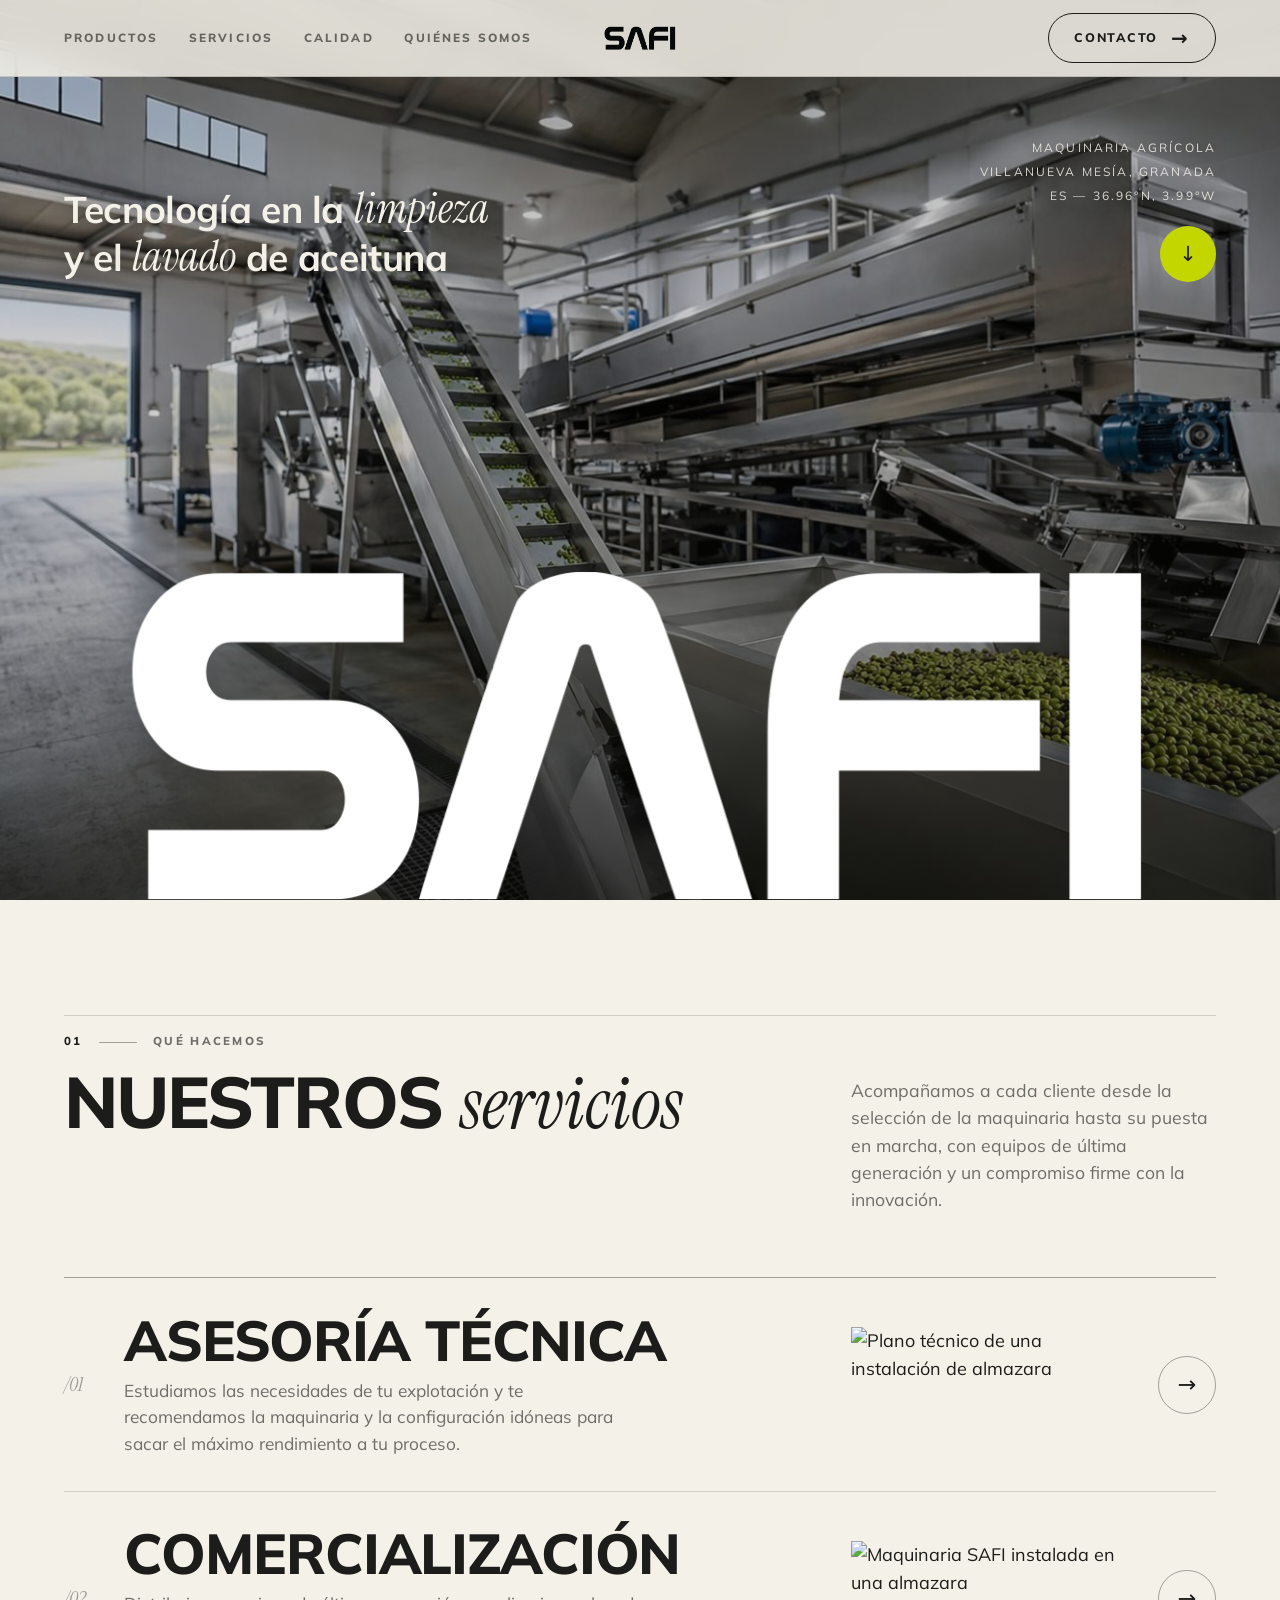
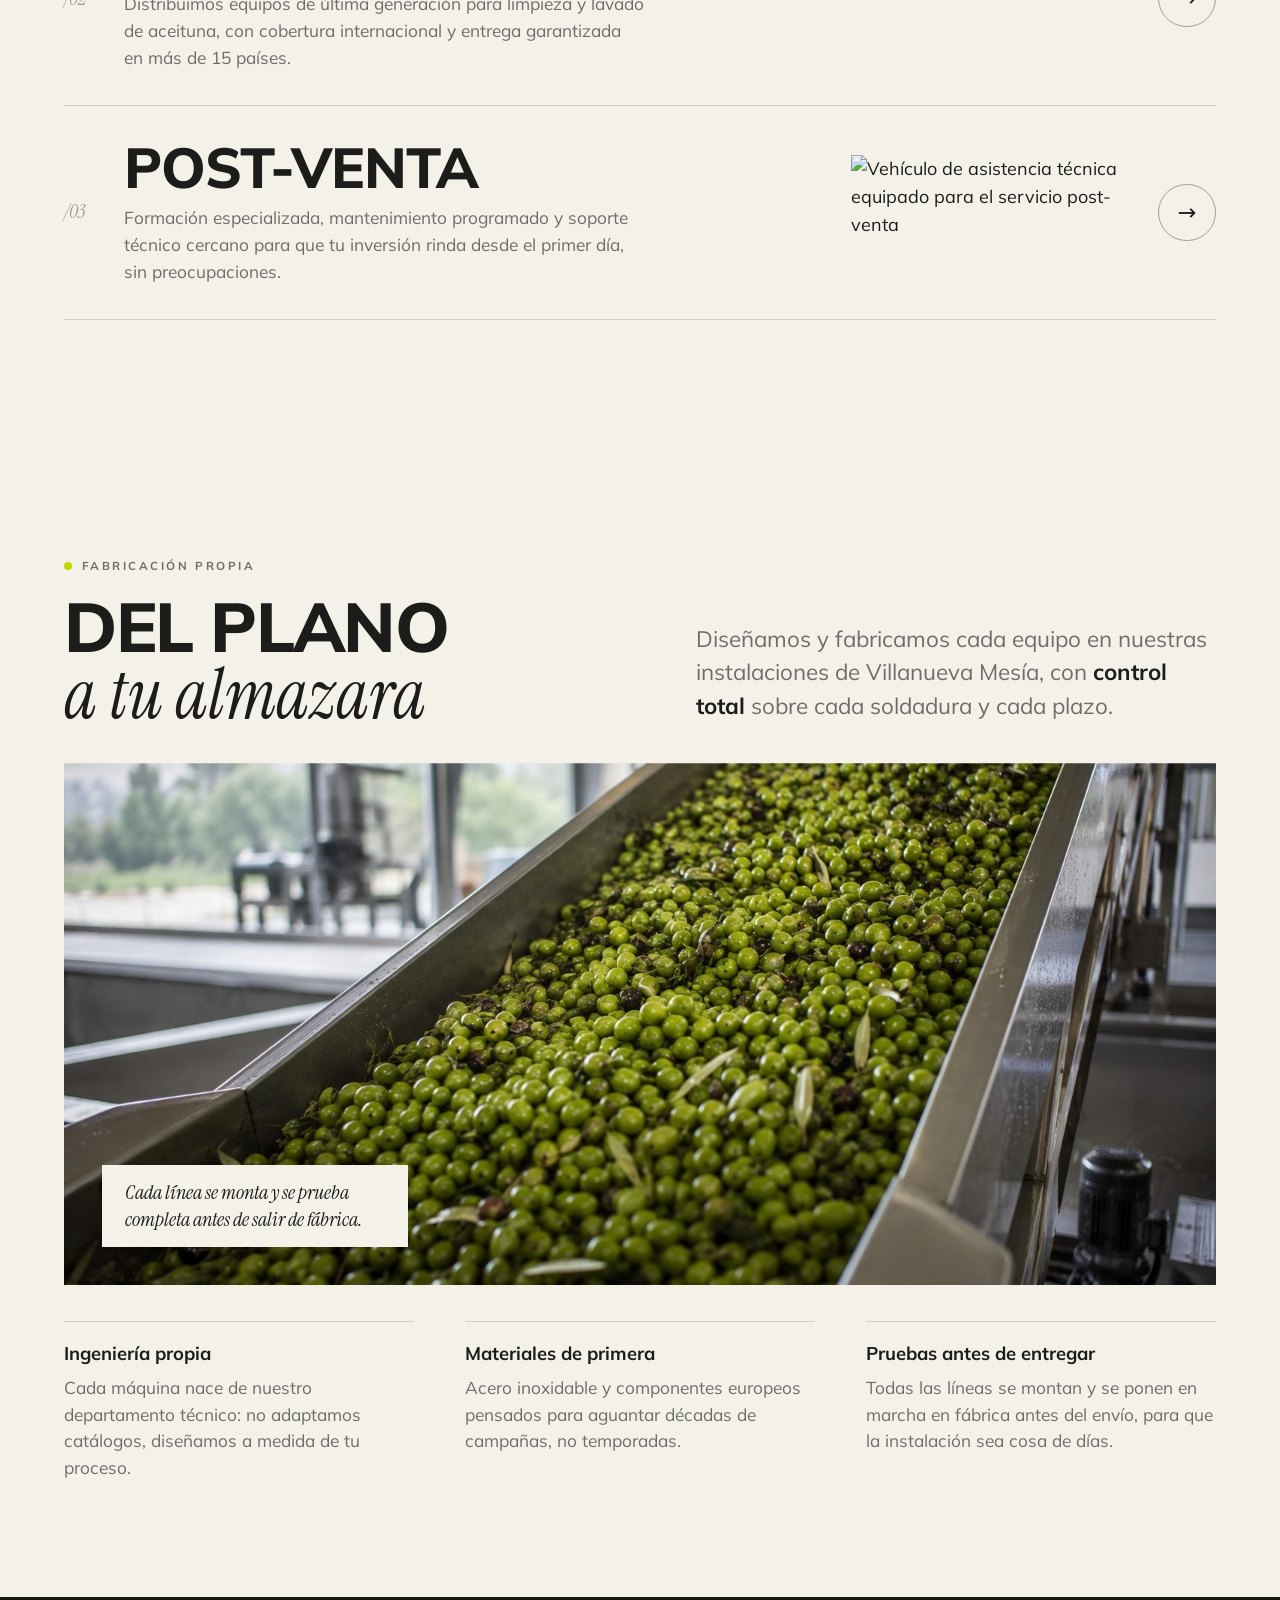
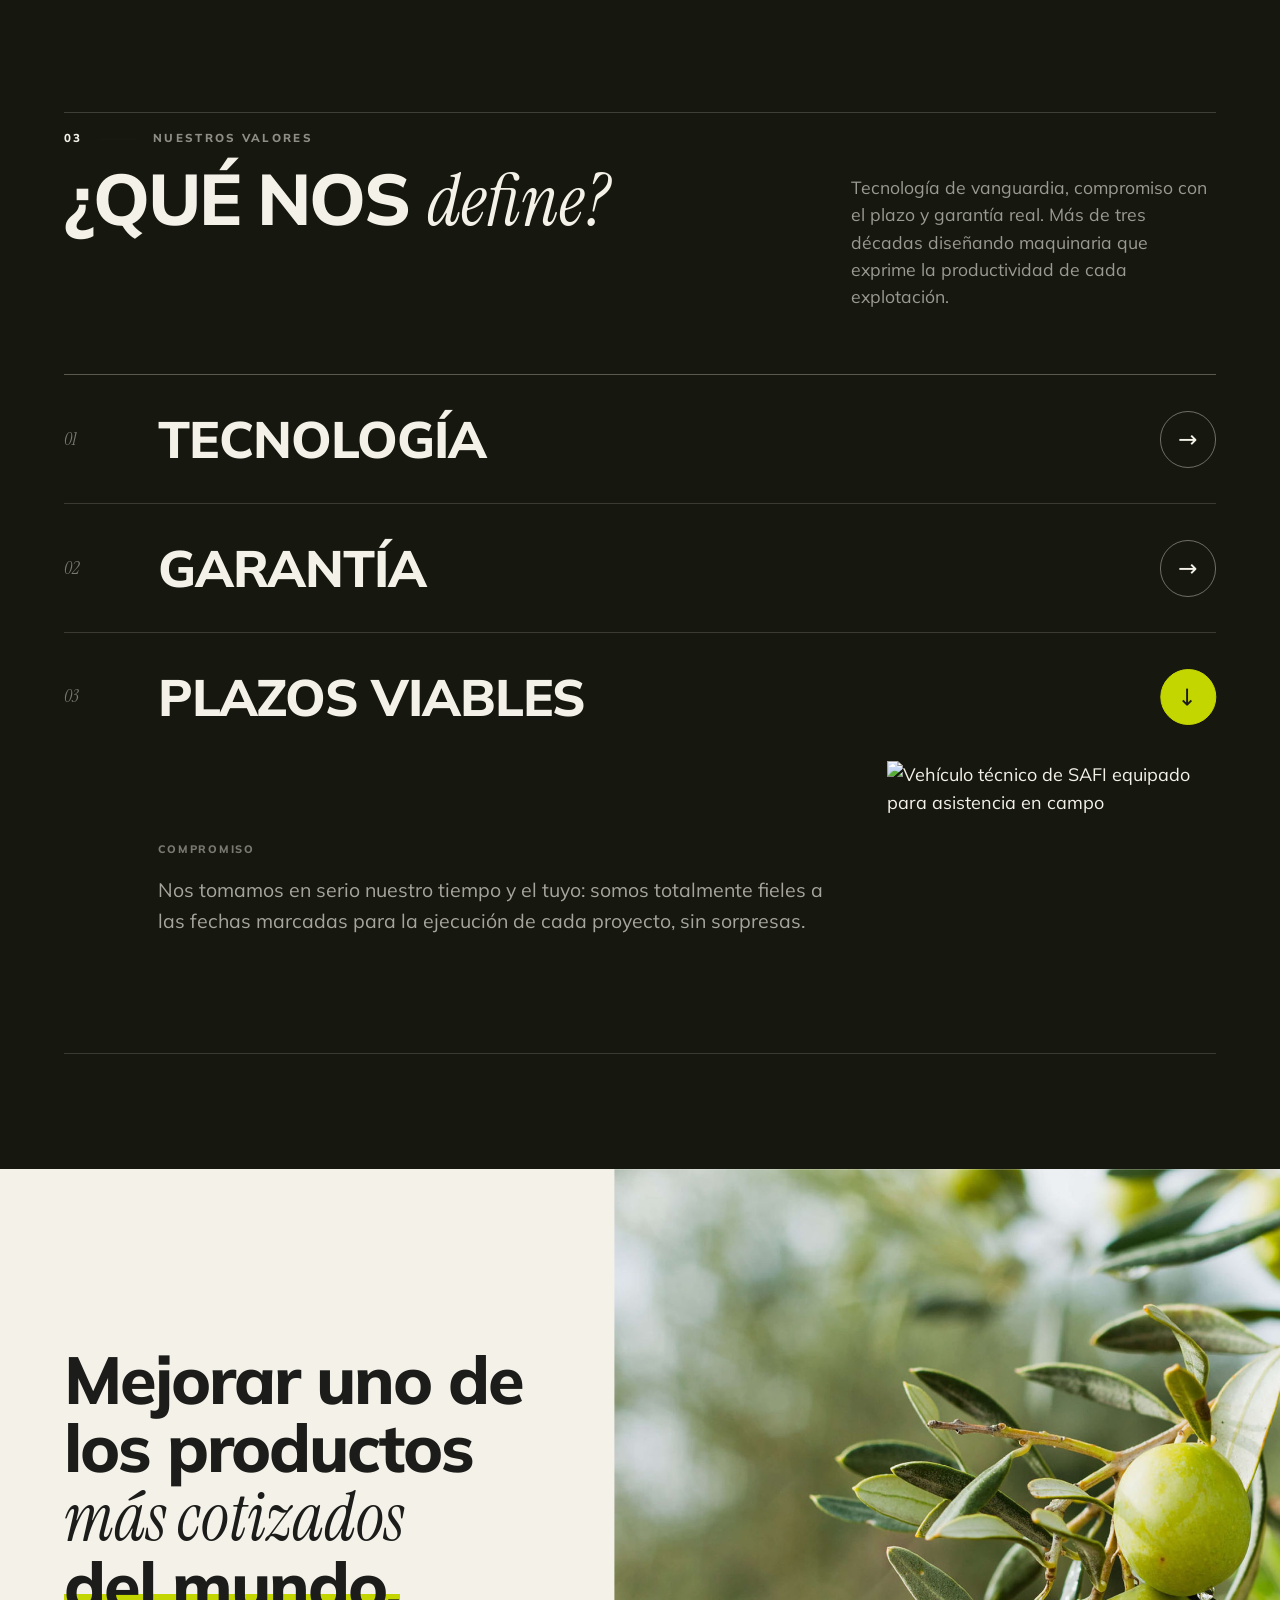
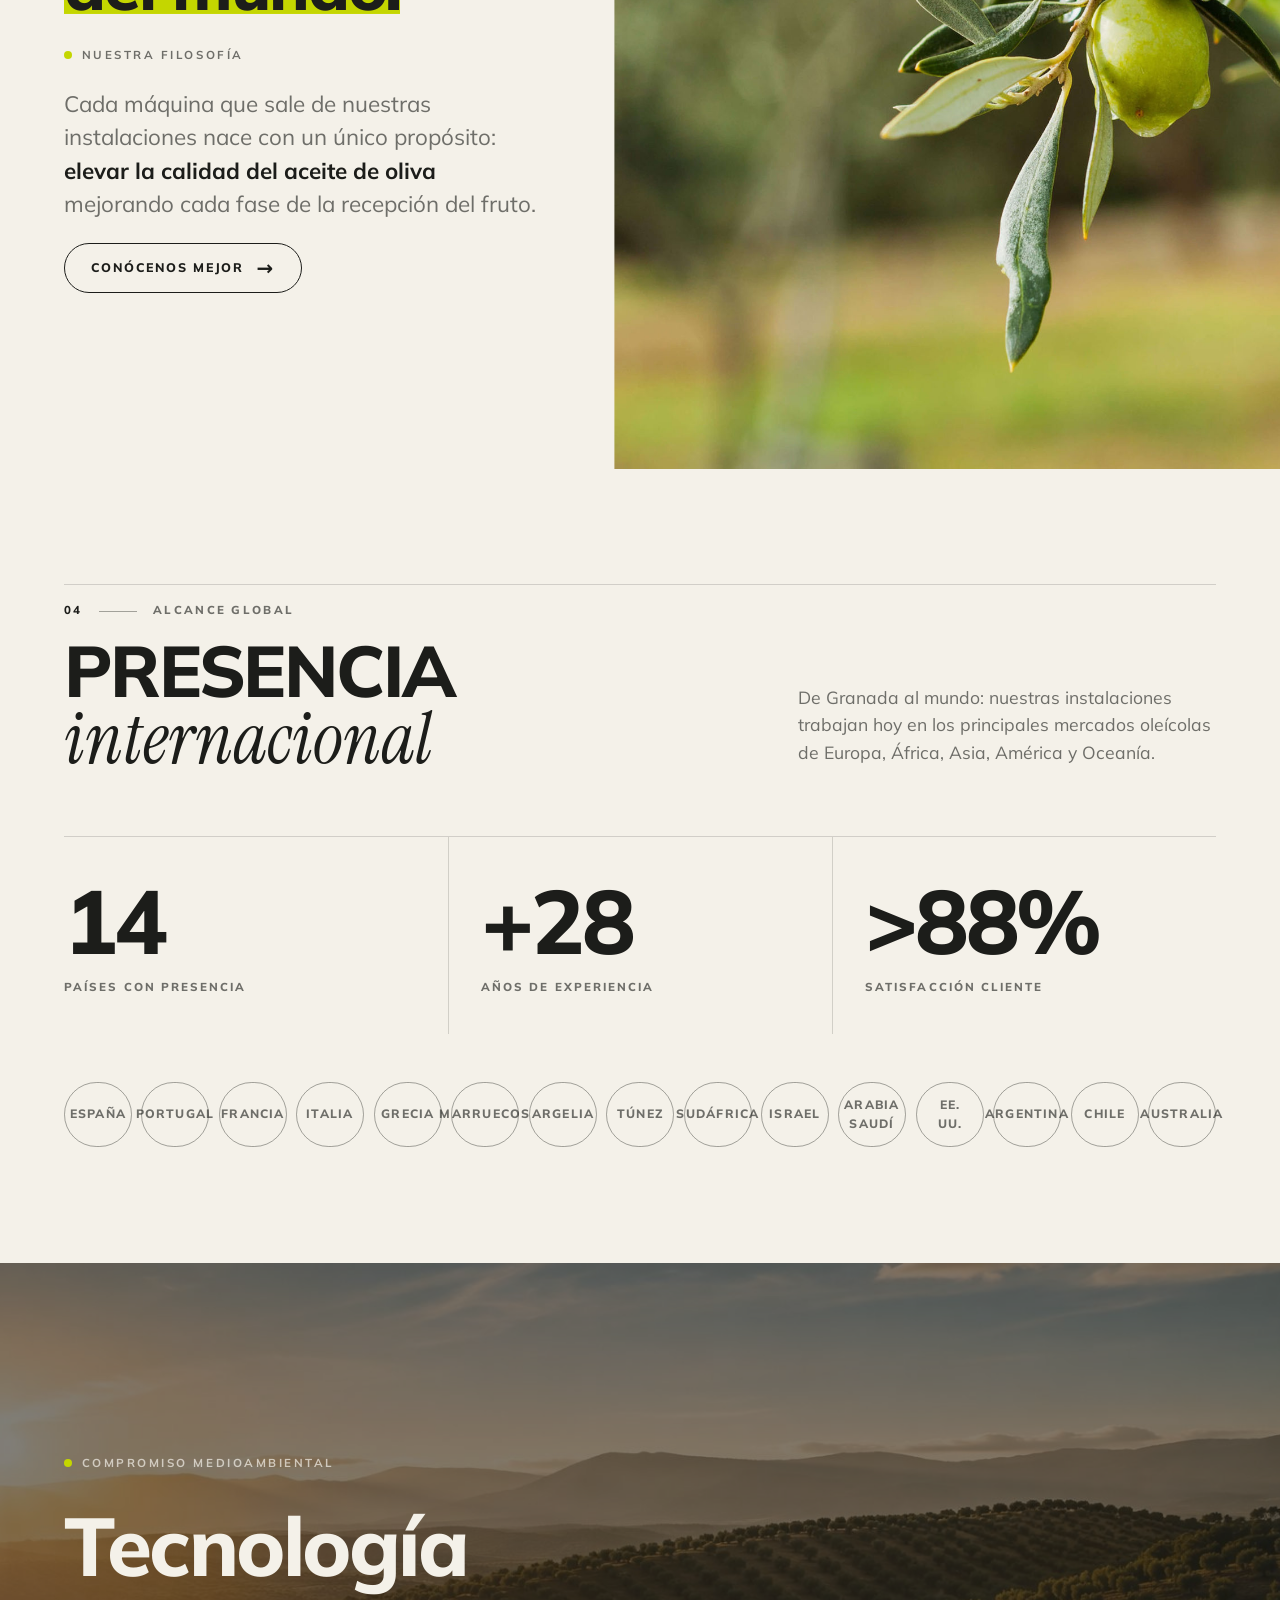
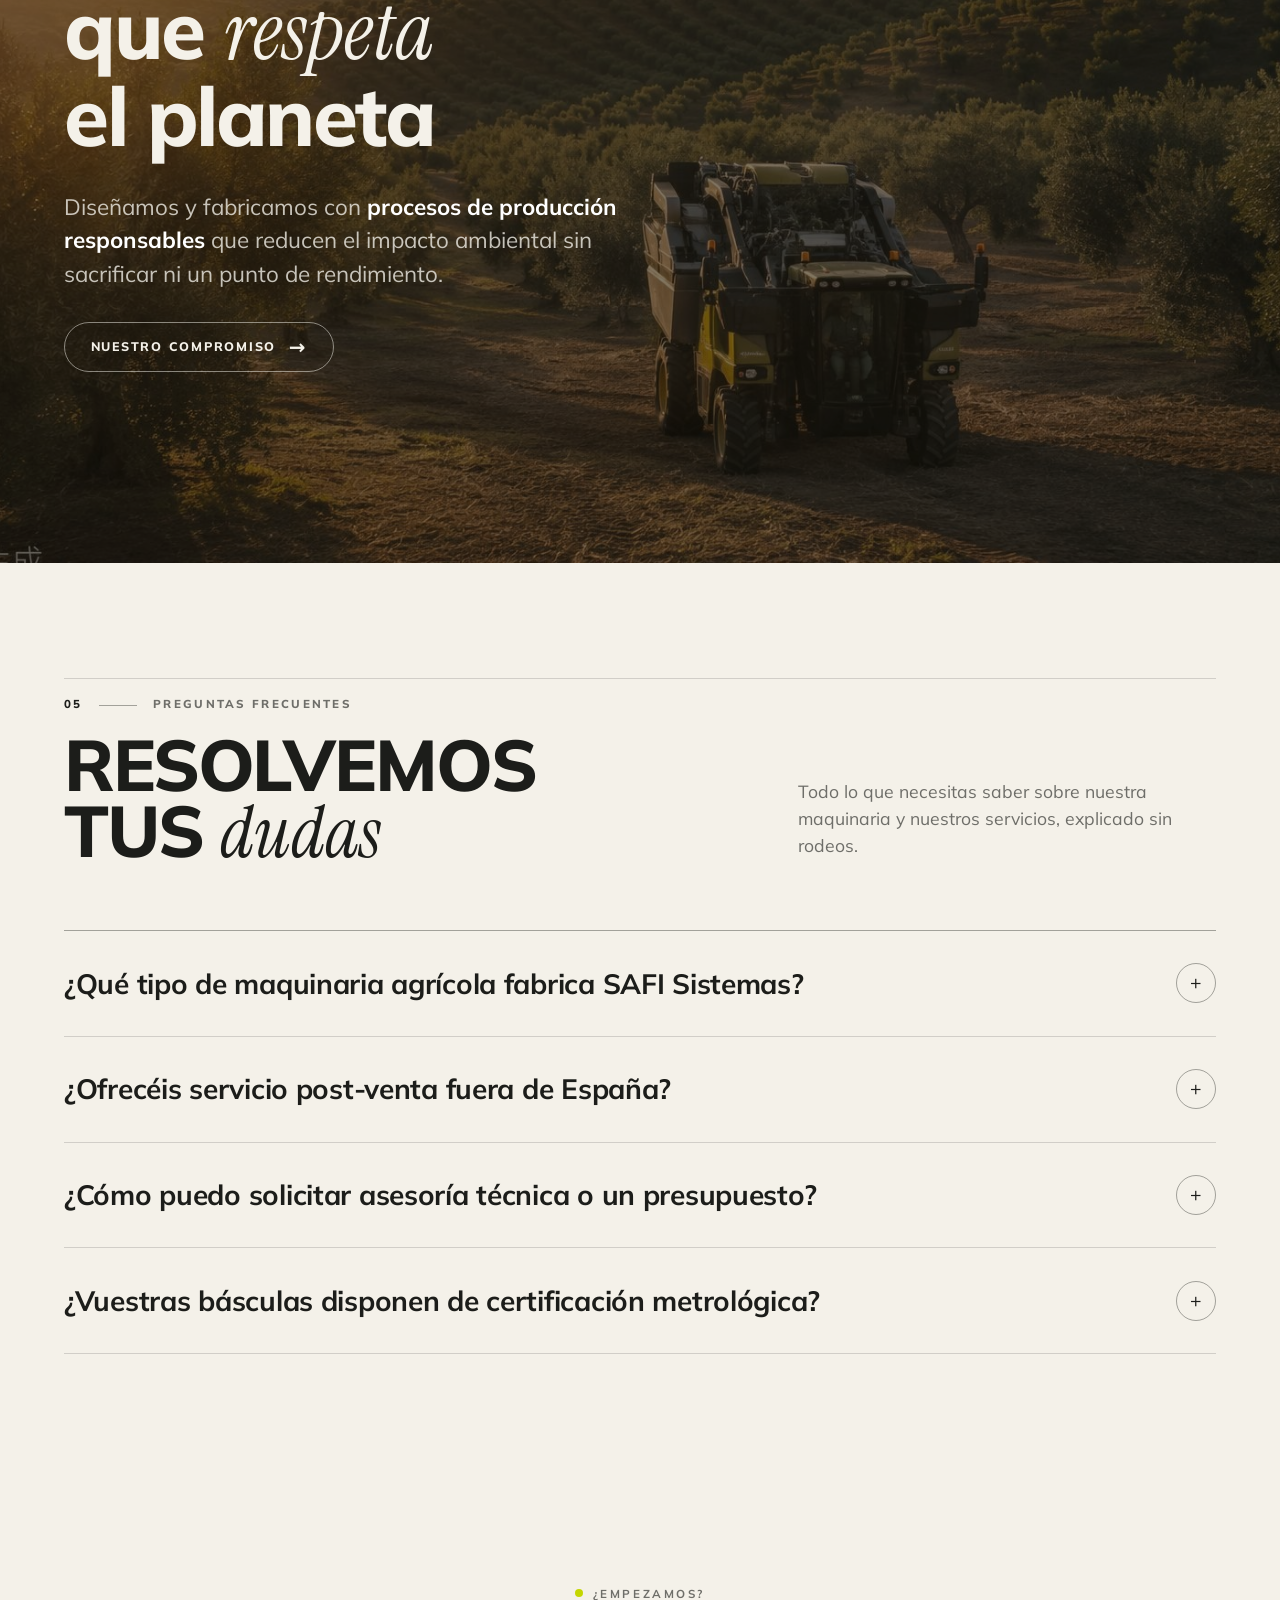
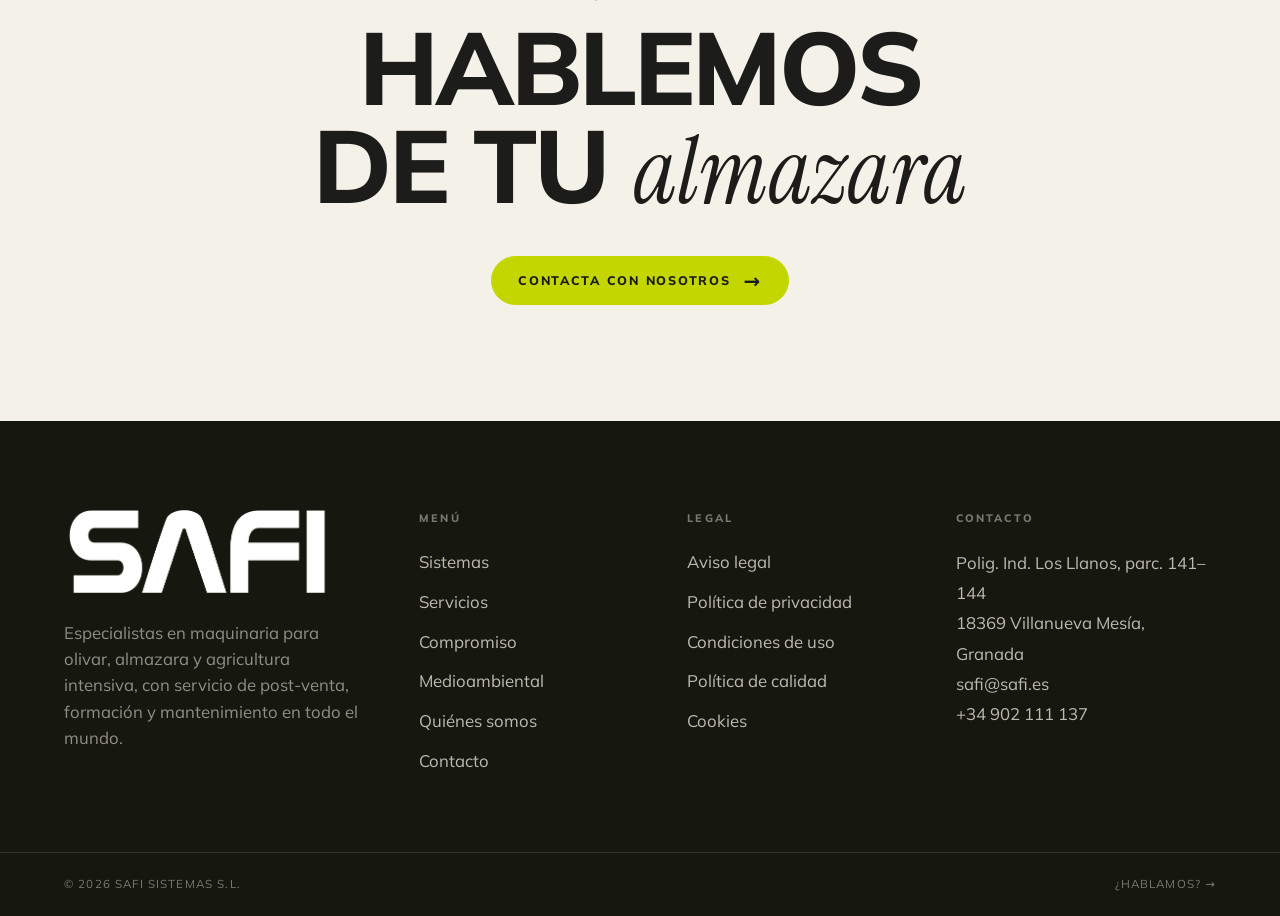
==== commit d0f005ac: "cambios" ====
--- a/index.html
+++ b/index.html
@@ -332,7 +332,6 @@
     </div>
     <div class="container footer-bottom">
       <span>© <span data-year>2026</span> SAFI Sistemas S.L.</span>
-      <span>witcreativo - granada</span>
       <a href="contacto.html">¿Hablamos? →</a>
     </div>
   </footer>
